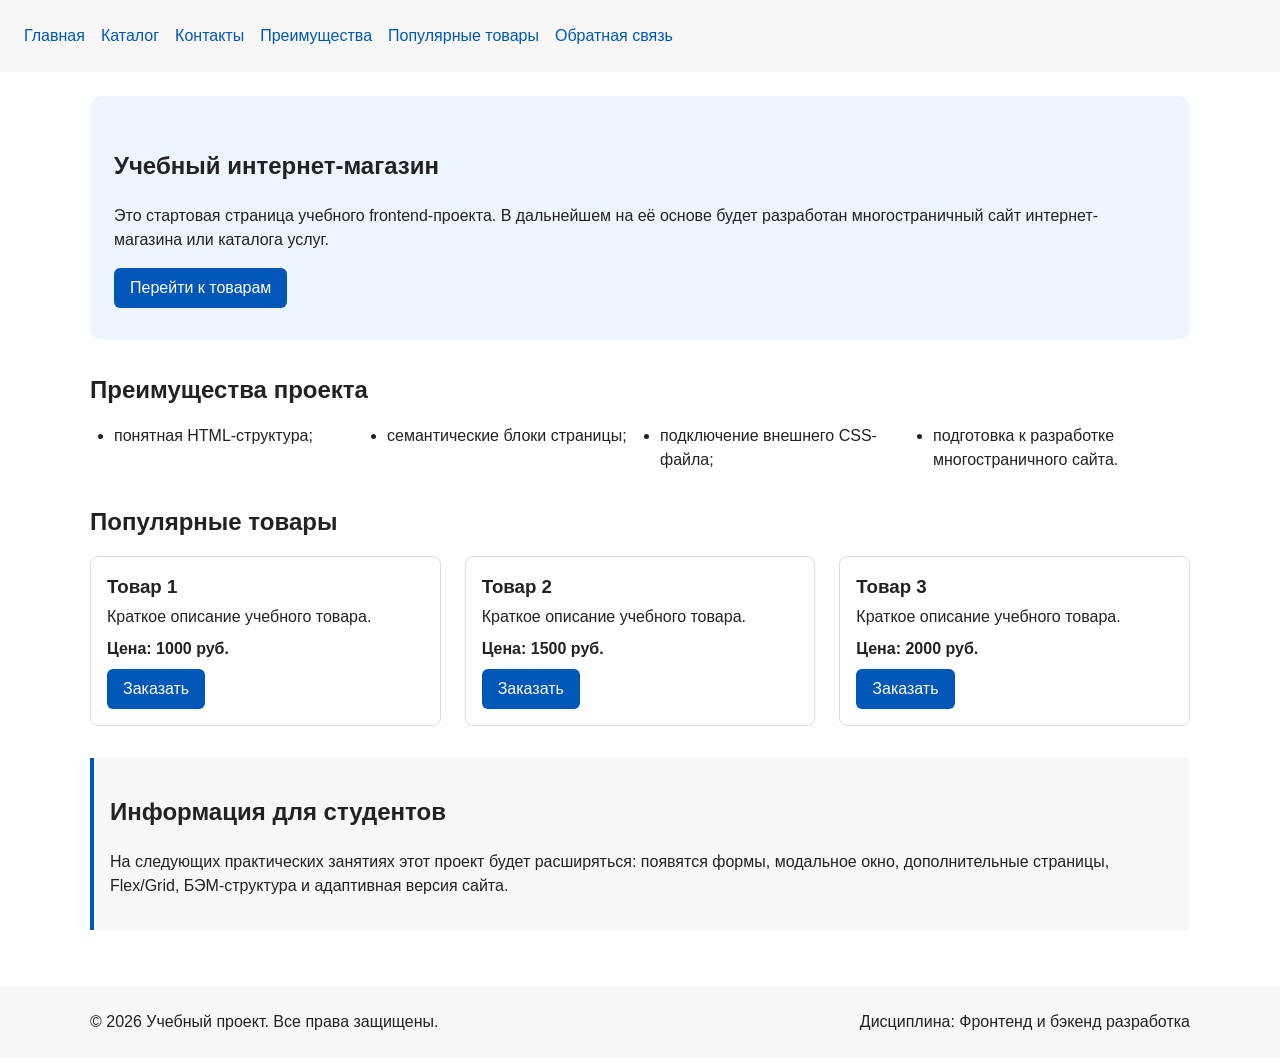
==== index.html @ a6f38e94 "feat: add multi-page structure navigation and anchors" ====
<!DOCTYPE html>
<html lang="ru">
<head>
  <meta charset="UTF-8">
  <meta name="viewport" content="width=device-width, initial-scale=1.0">
  <title>Учебный интернет-магазин</title>
  <link rel="stylesheet" href="css/style.css">
  <script src="js/main.js" defer></script>
</head>
<body>
<header>
  <nav class="site-nav" aria-label="Основная навигация">
  <ul class="site-nav__list">
    <li><a href="index.html">Главная</a></li>
    <li><a href="catalog.html">Каталог</a></li>
    <li><a href="contacts.html">Контакты</a></li>
    <li><a href="index.html#advantages">Преимущества</a></li>
    <li><a href="index.html#popular">Популярные товары</a></li>
    <li><a href="index.html#contacts">Обратная связь</a></li>
  </ul>
  </nav>
</header>

<main>
  <section class="hero">
    <h1>Учебный интернет-магазин</h1>
    <p>
      Это стартовая страница учебного frontend-проекта.
      В дальнейшем на её основе будет разработан многостраничный сайт
      интернет-магазина или каталога услуг.
    </p>
    <a class="button" href="#popular">Перейти к товарам</a>
  </section>

  <section class="section" id="advantages">
    <h2>Преимущества проекта</h2>
    <ul class="advantages-list">
      <li>понятная HTML-структура;</li>
      <li>семантические блоки страницы;</li>
      <li>подключение внешнего CSS-файла;</li>
      <li>подготовка к разработке многостраничного сайта.</li>
    </ul>
  </section>

  <section class="section" id="popular">
    <h2>Популярные товары</h2>

    <!-- Обертка сетки товаров CSS Grid -->
    <div class="products-grid">
      <article class="product-card">
        <h3>Товар 1</h3>
        <p>Краткое описание учебного товара.</p>
        <p class="product-card__price">Цена: 1000 руб.</p>
        <button class="button product-card__button" type="button" data-product="Товар 1">
          Заказать
        </button>
      </article>

      <article class="product-card">
        <h3>Товар 2</h3>
        <p>Краткое описание учебного товара.</p>
        <p class="product-card__price">Цена: 1500 руб.</p>
        <button class="button product-card__button" type="button" data-product="Товар 2">
          Заказать
        </button>
      </article>

      <article class="product-card">
        <h3>Товар 3</h3>
        <p>Краткое описание учебного товара.</p>
        <p class="product-card__price">Цена: 2000 руб.</p>
        <button class="button product-card__button" type="button" data-product="Товар 3">
          Заказать
        </button>
      </article>
    </div>
  </section>

  <aside class="aside-info">
    <h2>Информация для студентов</h2>
    <p>
      На следующих практических занятиях этот проект будет расширяться:
      появятся формы, модальное окно, дополнительные страницы, Flex/Grid,
      БЭМ-структура и адаптивная версия сайта.
    </p>
  </aside>
</main>

<footer id="contacts">
  <div class="footer-content">
    <p>&copy; 2026 Учебный проект. Все права защищены.</p>
    <p>Дисциплина: Фронтенд и бэкенд разработка</p>
  </div>
</footer>

<dialog class="order-dialog" id="order-dialog" aria-labelledby="order-dialog-title">
  <h2 id="order-dialog-title">Оформление заявки</h2>

  <form class="order-form" id="order-form" action="#" method="post" novalidate>
    <input id="selected-product" name="selected-product" type="hidden">

    <div class="form-field">
      <label for="order-name">Имя</label>
      <input
        id="order-name"
        name="name"
        type="text"
        placeholder="Введите ваше имя"
        minlength="2"
        autocomplete="given-name"
        required
      >
    </div>

    <div class="form-field">
      <label for="order-email">E-mail</label>
      <input
        id="order-email"
        name="email"
        type="email"
        placeholder="example@mail.ru"
        autocomplete="email"
        required
      >
    </div>

    <div class="form-field">
      <label for="order-phone">Телефон</label>
      <input
        id="order-phone"
        name="phone"
        type="tel"
        inputmode="tel"
        placeholder="+7 (900) 000-00-00"
        pattern="^\+7 \(\d{3}\) \d{3}-\d{2}-\d{2}$"
        required
      >
      <small>Формат: +7 (900) 000-00-00</small>
    </div>

    <div class="form-field">
      <label for="order-date">Дата связи</label>
      <input
        id="order-date"
        name="date"
        type="date"
      >
    </div>

    <div class="form-field">
      <label for="order-topic">Тема заявки</label>
      <select id="order-topic" name="topic" required>
        <option value="">Выберите тему</option>
        <option value="product">Заказ товара</option>
        <option value="consultation">Консультация</option>
        <option value="delivery">Доставка</option>
      </select>
    </div>

    <div class="form-field">
      <label for="order-comment">Комментарий</label>
      <textarea
        id="order-comment"
        name="comment"
        rows="4"
        placeholder="Укажите дополнительную информацию"
      ></textarea>
    </div>

    <div class="form-field form-field--checkbox">
      <label>
        <input
          id="order-agreement"
          name="agreement"
          type="checkbox"
          required
        >
        Я согласен на обработку данных
      </label>
    </div>

    <div class="form-actions">
      <button type="button" class="button button--secondary" id="close-order-dialog">Закрыть</button>
      <button type="submit" class="button">Отправить заявку</button>
    </div>
  </form>
</dialog>

<p class="success-message" id="success-message" hidden>
  Форма успешно отправлена!
</p>
</body>
</html>
---- css/style.css ----
/* ===============================
   1. Переменные проекта
   =============================== */
:root {
  /* Основные цвета проекта */
  --color-bg: #ffffff;
  --color-text: #222222;
  --color-muted: #666666;
  --color-primary: #0057b8;
  --color-primary-dark: #003f86;
  --color-border: #dddddd;
  --color-surface: #f7f7f7;
  --color-surface-accent: #eef5ff;
  --color-danger: #b00020;
  --color-success: #168a2f;
  --color-success-bg: #eefaf0;
  --color-white: #ffffff;

  /* Отступы */
  --space-xs: 4px;
  --space-sm: 8px;
  --space-md: 16px;
  --space-lg: 24px;
  --space-xl: 32px;

  /* Скругления */
  --radius-sm: 6px;
  --radius-md: 8px;
  --radius-lg: 12px;

  /* Размеры */
  --container-width: 1100px;
}

/* ===============================
   2. Базовые стили
   =============================== */
* {
  box-sizing: border-box;
}

body {
  margin: 0;
  font-family: Arial, sans-serif;
  line-height: 1.5;
  color: var(--color-text);
  background-color: var(--color-bg);
}

header,
main,
footer {
  padding: var(--space-lg);
}

header{
  position: sticky;
  top: 0;
  z-index: 1000;
  background-color: rgba(247, 247, 247);
}
footer {
  background-color: var(--color-surface);
}

/* ===============================
   3. Общие элементы интерфейса
   =============================== */
a {
  color: var(--color-primary);
}

a:hover {
  color: var(--color-primary-dark);
}

a:focus-visible {
  outline: 2px solid var(--color-primary);
  outline-offset: 3px;
}

.button {
  display: inline-block;
  padding: var(--space-sm) var(--space-md);
  color: var(--color-white);
  background-color: var(--color-primary);
  text-decoration: none;
  border: none;
  border-radius: var(--radius-sm);
  cursor: pointer;
  font: inherit;
  text-align: center;
}

.button:hover {
  background-color: var(--color-primary-dark);
}

.button:focus-visible {
  outline: 2px solid var(--color-primary);
  outline-offset: 3px;
}

.button:disabled {
  opacity: 0.6;
  cursor: not-allowed;
}

.button--secondary {
  background-color: transparent;
  color: var(--color-text);
  border: 1px solid var(--color-border);
}

.button--secondary:hover {
  background-color: var(--color-border);
  color: var(--color-text);
}

/* ===============================
   4. Компоненты страницы (Flexbox & Grid)
   =============================== */

/* --- FLEXBOX: Шапка страницы --- */
.site-header {
  max-width: var(--container-width);
  margin: 0 auto;
  display: flex;
  justify-content: space-between;
  align-items: center;
  flex-wrap: wrap;
  gap: var(--space-md);
}

.site-logo {
  font-weight: bold;
  font-size: 1.25rem;
  text-decoration: none;
  color: var(--color-text);
}

/* --- FLEXBOX: Навигационное меню --- */
.site-nav__list {
  display: flex;
  align-items: center;
  gap: var(--space-md);
  padding: 0;
  margin: 0;
  list-style: none;
  flex-wrap: wrap;
}

.site-nav__list a {
  color: var(--color-primary);
  text-decoration: none;
  font-weight: 500;
}

.site-nav__list a:hover {
  text-decoration: underline;
}

/* --- Hero блок --- */
.hero {
  max-width: var(--container-width);
  margin: 0 auto var(--space-xl);
  padding: var(--space-xl) var(--space-lg);
  background-color: var(--color-surface-accent);
  border-radius: var(--radius-lg);
}

.section {
  max-width: var(--container-width);
  margin: 0 auto var(--space-xl);
}

.section h2 {
  margin-top: 0;
  margin-bottom: var(--space-md);
}

/* --- GRID: Сетка списка преимуществ --- */
.advantages-list {
  display: grid;
  grid-template-columns: repeat(auto-fit, minmax(220px, 1fr));
  gap: var(--space-md);
  padding-left: var(--space-lg);
  margin: 0;
}

/* --- GRID: Сетка товаров --- */
.products-grid {
  display: grid;
  grid-template-columns: repeat(auto-fit, minmax(280px, 1fr));
  gap: var(--space-lg);
}

/* --- FLEXBOX: Карточка товара --- */
.product-card {
  display: flex;
  flex-direction: column;
  padding: var(--space-md);
  border: 1px solid var(--color-border);
  border-radius: var(--radius-md);
  background-color: var(--color-bg);
  transition: border-color 0.2s ease, box-shadow 0.2s ease;
}

.product-card:hover {
  border-color: var(--color-primary);
  box-shadow: 0 4px 12px rgba(0, 0, 0, 0.05);
}

.product-card h3 {
  margin-top: 0;
  margin-bottom: var(--space-xs);
}

.product-card p {
  margin-top: 0;
  margin-bottom: var(--space-sm);
}

.product-card__price {
  font-weight: bold;
  color: var(--color-text);
}

/* Прижимаем кнопку к низу карточки с помощью margin-top: auto */
.product-card__button {
  margin-top: auto;
  align-self: flex-start;
}

.aside-info {
  max-width: var(--container-width);
  margin: 0 auto var(--space-xl);
  padding: var(--space-md);
  border-left: 4px solid var(--color-primary);
  background-color: var(--color-surface);
}

/* --- FLEXBOX: Подвал страницы --- */
.footer-content {
  max-width: var(--container-width);
  margin: 0 auto;
  display: flex;
  justify-content: space-between;
  align-items: center;
  flex-wrap: wrap;
  gap: var(--space-sm);
}

.footer-content p {
  margin: 0;
}

/* ===============================
   5. Форма и модальное окно (Flexbox)
   =============================== */
.order-dialog {
  width: min(100% - 32px, 560px);
  padding: var(--space-lg);
  border: none;
  border-radius: var(--radius-lg);
}

.order-dialog::backdrop {
  background-color: rgba(0, 0, 0, 0.5);
}

.form-field {
  margin-bottom: var(--space-md);
}

.form-field label {
  display: block;
  margin-bottom: var(--space-xs);
}

.form-field input,
.form-field select,
.form-field textarea {
  width: 100%;
  padding: 10px 12px;
  border: 1px solid var(--color-border);
  border-radius: var(--radius-sm);
  font: inherit;
}

.form-field input[type="checkbox"] {
  width: auto;
}

.form-field small {
  display: block;
  margin-top: var(--space-xs);
  color: var(--color-muted);
}

.form-field input:hover,
.form-field select:hover,
.form-field textarea:hover {
  border-color: var(--color-primary);
}

.form-field input:focus-visible,
.form-field select:focus-visible,
.form-field textarea:focus-visible,
.form-actions button:focus-visible {
  outline: 2px solid var(--color-primary);
  outline-offset: 3px;
}

[aria-invalid="true"] {
  border-color: var(--color-danger);
}

/* --- FLEXBOX: Кнопки формы --- */
.form-actions {
  display: flex;
  justify-content: flex-end;
  gap: var(--space-sm);
  margin-top: var(--space-lg);
}

.success-message {
  max-width: var(--container-width);
  margin: var(--space-lg) auto;
  padding: var(--space-md);
  border-left: 4px solid var(--color-success);
  background-color: var(--color-success-bg);
}

.breadcrumbs {
  max-width: var(--container-width);
  margin: 0 auto var(--space-md);
  font-size: 14px;
  color: var(--color-muted);
}

.breadcrumbs a {
  color: var(--color-primary);
}

.breadcrumbs span::before {
  content: " / ";
  color: var(--color-muted);
}

html {
  scroll-behavior: smooth;
}

:target {
  outline: 2px dashed var(--color-primary);
  outline-offset: 4px;
}
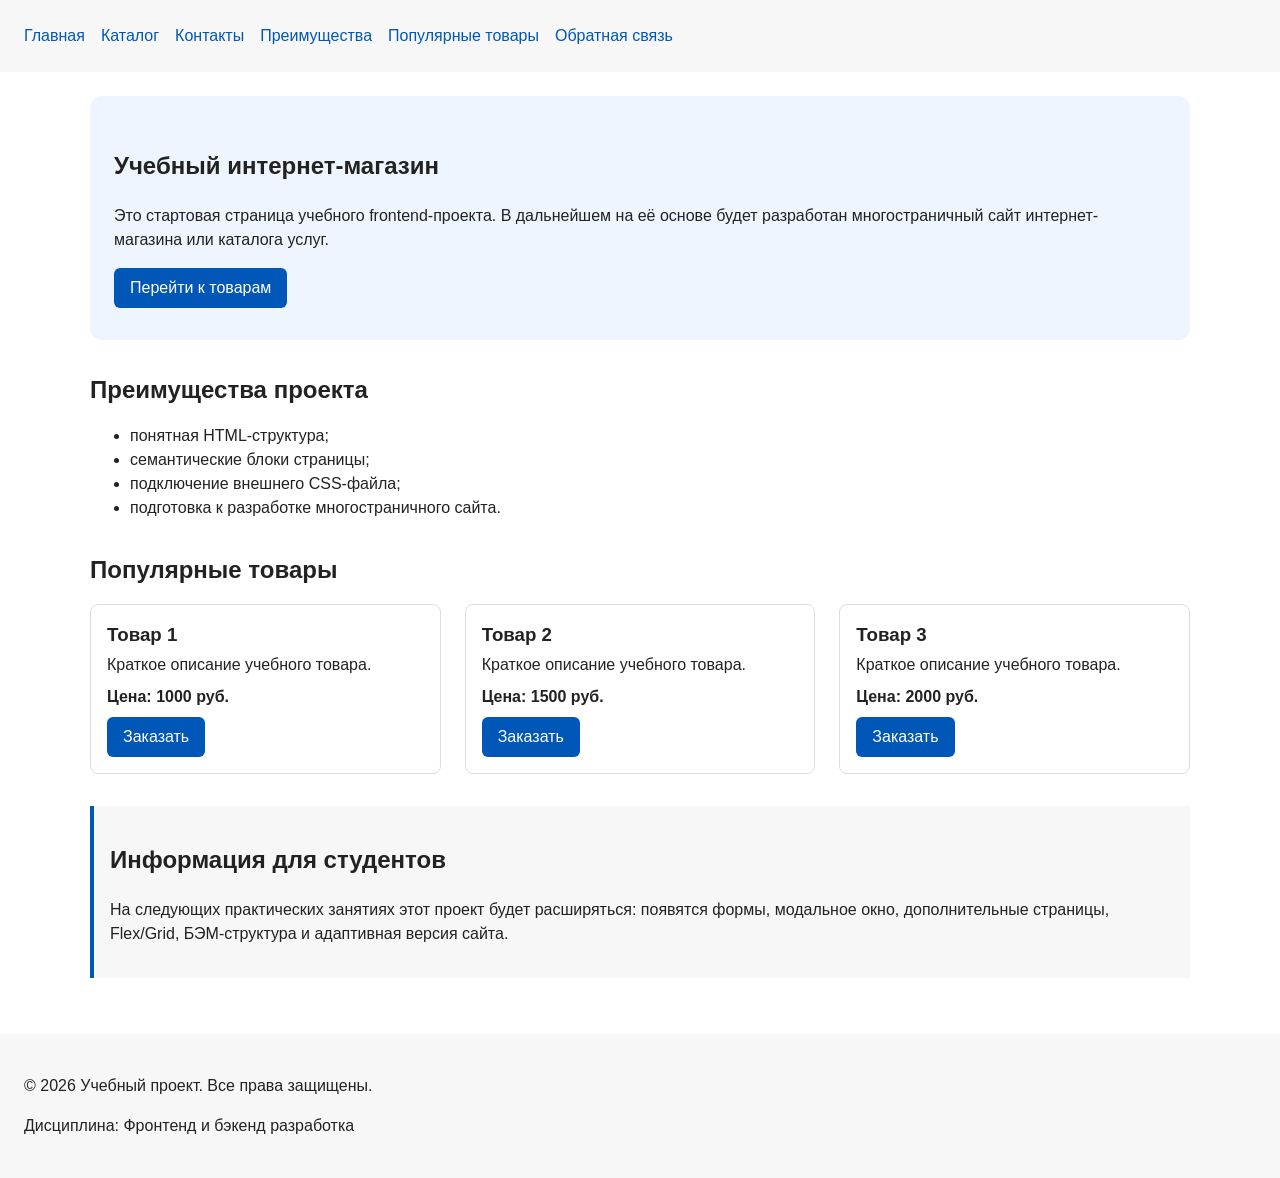
==== commit 2cc75889: "добавлены БЭМ" ====
--- a/index.html
+++ b/index.html
@@ -3,72 +3,72 @@
 <head>
   <meta charset="UTF-8">
   <meta name="viewport" content="width=device-width, initial-scale=1.0">
+  <meta name="description" content="Главная страница учебного интернет-магазина.">
   <title>Учебный интернет-магазин</title>
   <link rel="stylesheet" href="css/style.css">
   <script src="js/main.js" defer></script>
 </head>
-<body>
-<header>
-  <nav class="site-nav" aria-label="Основная навигация">
-  <ul class="site-nav__list">
-    <li><a href="index.html">Главная</a></li>
-    <li><a href="catalog.html">Каталог</a></li>
-    <li><a href="contacts.html">Контакты</a></li>
-    <li><a href="index.html#advantages">Преимущества</a></li>
-    <li><a href="index.html#popular">Популярные товары</a></li>
-    <li><a href="index.html#contacts">Обратная связь</a></li>
-  </ul>
+<body class="page">
+<header class="header">
+  <nav class="site-nav header__nav" aria-label="Основная навигация">
+    <ul class="site-nav__list">
+      <li class="site-nav__item"><a class="site-nav__link" href="index.html">Главная</a></li>
+      <li class="site-nav__item"><a class="site-nav__link" href="catalog.html">Каталог</a></li>
+      <li class="site-nav__item"><a class="site-nav__link" href="contacts.html">Контакты</a></li>
+      <li class="site-nav__item"><a class="site-nav__link" href="index.html#advantages">Преимущества</a></li>
+      <li class="site-nav__item"><a class="site-nav__link" href="index.html#popular">Популярные товары</a></li>
+      <li class="site-nav__item"><a class="site-nav__link" href="index.html#contacts">Обратная связь</a></li>
+    </ul>
   </nav>
 </header>
 
-<main>
+<main class="main-content">
   <section class="hero">
-    <h1>Учебный интернет-магазин</h1>
-    <p>
+    <h1 class="hero__title">Учебный интернет-магазин</h1>
+    <p class="hero__text">
       Это стартовая страница учебного frontend-проекта.
       В дальнейшем на её основе будет разработан многостраничный сайт
       интернет-магазина или каталога услуг.
     </p>
-    <a class="button" href="#popular">Перейти к товарам</a>
+    <a class="button hero__button" href="#popular">Перейти к товарам</a>
   </section>
 
-  <section class="section" id="advantages">
-    <h2>Преимущества проекта</h2>
-    <ul class="advantages-list">
-      <li>понятная HTML-структура;</li>
-      <li>семантические блоки страницы;</li>
-      <li>подключение внешнего CSS-файла;</li>
-      <li>подготовка к разработке многостраничного сайта.</li>
+  <section class="section advantages" id="advantages">
+    <h2 class="section__title advantages__title">Преимущества проекта</h2>
+    <ul class="advantages__list">
+      <li class="advantages__item">понятная HTML-структура;</li>
+      <li class="advantages__item">семантические блоки страницы;</li>
+      <li class="advantages__item">подключение внешнего CSS-файла;</li>
+      <li class="advantages__item">подготовка к разработке многостраничного сайта.</li>
     </ul>
   </section>
 
-  <section class="section" id="popular">
-    <h2>Популярные товары</h2>
+  <section class="section catalog-preview" id="popular">
+    <h2 class="section__title catalog-preview__title">Популярные товары</h2>
 
-    <!-- Обертка сетки товаров CSS Grid -->
-    <div class="products-grid">
-      <article class="product-card">
-        <h3>Товар 1</h3>
-        <p>Краткое описание учебного товара.</p>
-        <p class="product-card__price">Цена: 1000 руб.</p>
+    <div class="products-grid catalog-preview__grid">
+      <article class="product-card catalog-preview__card">
+        <h3 class="product-card__title">Товар 1</h3>
+        <p class="product-card__description">Краткое описание учебного товара.</p>
+        <p class="product-card__price">Цена: <span class="product-card__price-value">1000 руб.</span></p>
         <button class="button product-card__button" type="button" data-product="Товар 1">
           Заказать
         </button>
       </article>
 
-      <article class="product-card">
-        <h3>Товар 2</h3>
-        <p>Краткое описание учебного товара.</p>
-        <p class="product-card__price">Цена: 1500 руб.</p>
+      <article class="product-card catalog-preview__card">
+        <h3 class="product-card__title">Товар 2</h3>
+        <p class="product-card__description">Краткое описание учебного товара.</p>
+        <p class="product-card__price">Цена: <span class="product-card__price-value">1500 руб.</span></p>
         <button class="button product-card__button" type="button" data-product="Товар 2">
           Заказать
         </button>
       </article>
 
-      <article class="product-card">
-        <h3>Товар 3</h3>
-        <p>Краткое описание учебного товара.</p>
-        <p class="product-card__price">Цена: 2000 руб.</p>
+      <article class="product-card catalog-preview__card">
+        <h3 class="product-card__title">Товар 3</h3>
+        <p class="product-card__description">Краткое описание учебного товара.</p>
+        <p class="product-card__price">Цена: <span class="product-card__price-value">2000 руб.</span></p>
         <button class="button product-card__button" type="button" data-product="Товар 3">
           Заказать
         </button>
@@ -77,8 +77,8 @@
   </section>
 
   <aside class="aside-info">
-    <h2>Информация для студентов</h2>
-    <p>
+    <h2 class="aside-info__title">Информация для студентов</h2>
+    <p class="aside-info__text">
       На следующих практических занятиях этот проект будет расширяться:
       появятся формы, модальное окно, дополнительные страницы, Flex/Grid,
       БЭМ-структура и адаптивная версия сайта.
@@ -86,22 +86,23 @@
   </aside>
 </main>
 
-<footer id="contacts">
-  <div class="footer-content">
-    <p>&copy; 2026 Учебный проект. Все права защищены.</p>
-    <p>Дисциплина: Фронтенд и бэкенд разработка</p>
+<footer class="footer" id="contacts">
+  <div class="footer__content">
+    <p class="footer__text">&copy; 2026 Учебный проект. Все права защищены.</p>
+    <p class="footer__text">Дисциплина: Фронтенд и бэкенд разработка</p>
   </div>
 </footer>
 
 <dialog class="order-dialog" id="order-dialog" aria-labelledby="order-dialog-title">
-  <h2 id="order-dialog-title">Оформление заявки</h2>
+  <h2 class="order-dialog__title" id="order-dialog-title">Оформление заявки</h2>
 
-  <form class="order-form" id="order-form" action="#" method="post" novalidate>
+  <form class="order-form order-dialog__form" id="order-form" action="#" method="post" novalidate>
     <input id="selected-product" name="selected-product" type="hidden">
 
-    <div class="form-field">
-      <label for="order-name">Имя</label>
+    <div class="order-form__field">
+      <label class="order-form__label" for="order-name">Имя</label>
       <input
+        class="order-form__input"
         id="order-name"
         name="name"
         type="text"
@@ -112,9 +113,10 @@
       >
     </div>
 
-    <div class="form-field">
-      <label for="order-email">E-mail</label>
+    <div class="order-form__field">
+      <label class="order-form__label" for="order-email">E-mail</label>
       <input
+        class="order-form__input"
         id="order-email"
         name="email"
         type="email"
@@ -124,9 +126,10 @@
       >
     </div>
 
-    <div class="form-field">
-      <label for="order-phone">Телефон</label>
+    <div class="order-form__field">
+      <label class="order-form__label" for="order-phone">Телефон</label>
       <input
+        class="order-form__input"
         id="order-phone"
         name="phone"
         type="tel"
@@ -135,21 +138,22 @@
         pattern="^\+7 \(\d{3}\) \d{3}-\d{2}-\d{2}$"
         required
       >
-      <small>Формат: +7 (900) 000-00-00</small>
+      <small class="order-form__hint">Формат: +7 (900) 000-00-00</small>
     </div>
 
-    <div class="form-field">
-      <label for="order-date">Дата связи</label>
+    <div class="order-form__field">
+      <label class="order-form__label" for="order-date">Дата связи</label>
       <input
+        class="order-form__input"
         id="order-date"
         name="date"
         type="date"
       >
     </div>
 
-    <div class="form-field">
-      <label for="order-topic">Тема заявки</label>
-      <select id="order-topic" name="topic" required>
+    <div class="order-form__field">
+      <label class="order-form__label" for="order-topic">Тема заявки</label>
+      <select class="order-form__select" id="order-topic" name="topic" required>
         <option value="">Выберите тему</option>
         <option value="product">Заказ товара</option>
         <option value="consultation">Консультация</option>
@@ -157,9 +161,10 @@
       </select>
     </div>
 
-    <div class="form-field">
-      <label for="order-comment">Комментарий</label>
+    <div class="order-form__field">
+      <label class="order-form__label" for="order-comment">Комментарий</label>
       <textarea
+        class="order-form__textarea"
         id="order-comment"
         name="comment"
         rows="4"
@@ -167,9 +172,10 @@
       ></textarea>
     </div>
 
-    <div class="form-field form-field--checkbox">
-      <label>
+    <div class="order-form__field order-form__field--checkbox">
+      <label class="order-form__checkbox-label">
         <input
+          class="order-form__checkbox"
           id="order-agreement"
           name="agreement"
           type="checkbox"
@@ -179,9 +185,9 @@
       </label>
     </div>
 
-    <div class="form-actions">
-      <button type="button" class="button button--secondary" id="close-order-dialog">Закрыть</button>
-      <button type="submit" class="button">Отправить заявку</button>
+    <div class="order-form__actions">
+      <button type="button" class="button button--secondary order-form__button" id="close-order-dialog">Закрыть</button>
+      <button type="submit" class="button order-form__button">Отправить заявку</button>
     </div>
   </form>
 </dialog>
--- a/css/style.css
+++ b/css/style.css
@@ -45,6 +45,9 @@
   line-height: 1.5;
   color: var(--color-text);
   background-color: var(--color-bg);
+  display: flex;
+  flex-direction: column;
+  min-height: 100vh;
 }
 
 header,
@@ -58,6 +61,9 @@
   top: 0;
   z-index: 1000;
   background-color: rgba(247, 247, 247);
+}
+main {
+  flex: 1;
 }
 footer {
   background-color: var(--color-surface);
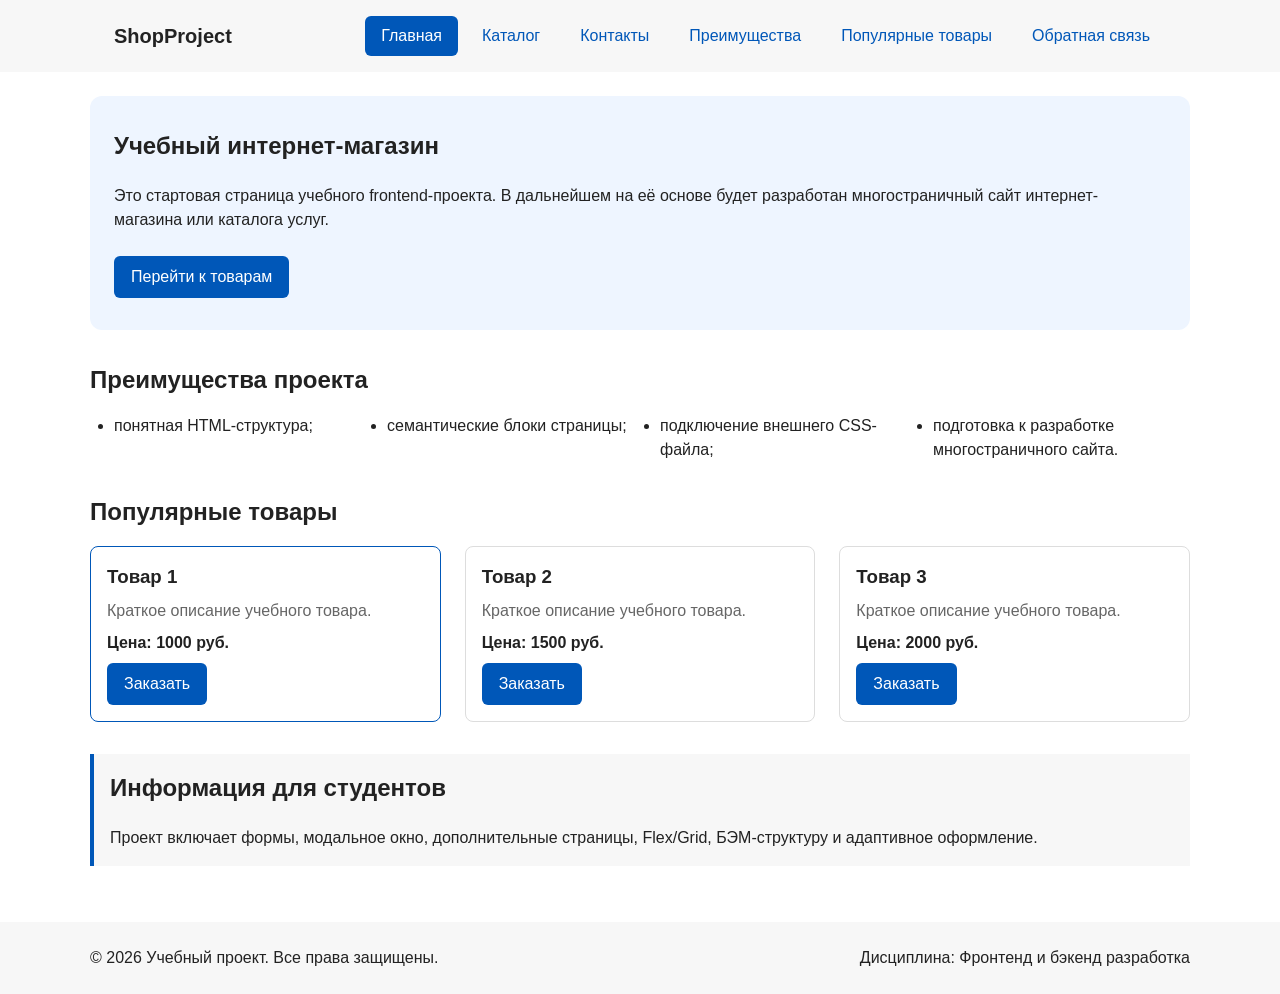
==== commit 2d3f7768: "refactor: apply BEM naming to CSS classes" ====
--- a/index.html
+++ b/index.html
@@ -8,18 +8,21 @@
   <link rel="stylesheet" href="css/style.css">
   <script src="js/main.js" defer></script>
 </head>
-<body class="page">
-<header class="header">
-  <nav class="site-nav header__nav" aria-label="Основная навигация">
-    <ul class="site-nav__list">
-      <li class="site-nav__item"><a class="site-nav__link" href="index.html">Главная</a></li>
-      <li class="site-nav__item"><a class="site-nav__link" href="catalog.html">Каталог</a></li>
-      <li class="site-nav__item"><a class="site-nav__link" href="contacts.html">Контакты</a></li>
-      <li class="site-nav__item"><a class="site-nav__link" href="index.html#advantages">Преимущества</a></li>
-      <li class="site-nav__item"><a class="site-nav__link" href="index.html#popular">Популярные товары</a></li>
-      <li class="site-nav__item"><a class="site-nav__link" href="index.html#contacts">Обратная связь</a></li>
-    </ul>
-  </nav>
+<body>
+<header class="site-header">
+  <div class="site-header__inner">
+    <a class="site-header__logo" href="index.html">ShopProject</a>
+    <nav class="site-nav" aria-label="Основная навигация">
+      <ul class="site-nav__list">
+        <li class="site-nav__item"><a class="site-nav__link site-nav__link--active" href="index.html" aria-current="page">Главная</a></li>
+        <li class="site-nav__item"><a class="site-nav__link" href="catalog.html">Каталог</a></li>
+        <li class="site-nav__item"><a class="site-nav__link" href="contacts.html">Контакты</a></li>
+        <li class="site-nav__item"><a class="site-nav__link" href="index.html#advantages">Преимущества</a></li>
+        <li class="site-nav__item"><a class="site-nav__link" href="index.html#popular">Популярные товары</a></li>
+        <li class="site-nav__item"><a class="site-nav__link" href="index.html#contacts">Обратная связь</a></li>
+      </ul>
+    </nav>
+  </div>
 </header>
 
 <main class="main-content">
@@ -30,7 +33,7 @@
       В дальнейшем на её основе будет разработан многостраничный сайт
       интернет-магазина или каталога услуг.
     </p>
-    <a class="button hero__button" href="#popular">Перейти к товарам</a>
+    <a class="button button--primary hero__button" href="#popular">Перейти к товарам</a>
   </section>
 
   <section class="section advantages" id="advantages">
@@ -47,11 +50,11 @@
     <h2 class="section__title catalog-preview__title">Популярные товары</h2>
 
     <div class="products-grid catalog-preview__grid">
-      <article class="product-card catalog-preview__card">
+      <article class="product-card product-card--featured catalog-preview__card">
         <h3 class="product-card__title">Товар 1</h3>
         <p class="product-card__description">Краткое описание учебного товара.</p>
         <p class="product-card__price">Цена: <span class="product-card__price-value">1000 руб.</span></p>
-        <button class="button product-card__button" type="button" data-product="Товар 1">
+        <button class="button button--primary product-card__button" type="button" data-product="Товар 1">
           Заказать
         </button>
       </article>
@@ -60,7 +63,7 @@
         <h3 class="product-card__title">Товар 2</h3>
         <p class="product-card__description">Краткое описание учебного товара.</p>
         <p class="product-card__price">Цена: <span class="product-card__price-value">1500 руб.</span></p>
-        <button class="button product-card__button" type="button" data-product="Товар 2">
+        <button class="button button--primary product-card__button" type="button" data-product="Товар 2">
           Заказать
         </button>
       </article>
@@ -69,7 +72,7 @@
         <h3 class="product-card__title">Товар 3</h3>
         <p class="product-card__description">Краткое описание учебного товара.</p>
         <p class="product-card__price">Цена: <span class="product-card__price-value">2000 руб.</span></p>
-        <button class="button product-card__button" type="button" data-product="Товар 3">
+        <button class="button button--primary product-card__button" type="button" data-product="Товар 3">
           Заказать
         </button>
       </article>
@@ -79,17 +82,16 @@
   <aside class="aside-info">
     <h2 class="aside-info__title">Информация для студентов</h2>
     <p class="aside-info__text">
-      На следующих практических занятиях этот проект будет расширяться:
-      появятся формы, модальное окно, дополнительные страницы, Flex/Grid,
-      БЭМ-структура и адаптивная версия сайта.
+      Проект включает формы, модальное окно, дополнительные страницы,
+      Flex/Grid, БЭМ-структуру и адаптивное оформление.
     </p>
   </aside>
 </main>
 
-<footer class="footer" id="contacts">
-  <div class="footer__content">
-    <p class="footer__text">&copy; 2026 Учебный проект. Все права защищены.</p>
-    <p class="footer__text">Дисциплина: Фронтенд и бэкенд разработка</p>
+<footer class="site-footer" id="contacts">
+  <div class="site-footer__content">
+    <p class="site-footer__text">&copy; 2026 Учебный проект. Все права защищены.</p>
+    <p class="site-footer__text">Дисциплина: Фронтенд и бэкенд разработка</p>
   </div>
 </footer>
 
@@ -187,7 +189,7 @@
 
     <div class="order-form__actions">
       <button type="button" class="button button--secondary order-form__button" id="close-order-dialog">Закрыть</button>
-      <button type="submit" class="button order-form__button">Отправить заявку</button>
+      <button type="submit" class="button button--primary order-form__button">Отправить заявку</button>
     </div>
   </form>
 </dialog>
--- a/css/style.css
+++ b/css/style.css
@@ -2,7 +2,6 @@
    1. Переменные проекта
    =============================== */
 :root {
-  /* Основные цвета проекта */
   --color-bg: #ffffff;
   --color-text: #222222;
   --color-muted: #666666;
@@ -16,19 +15,16 @@
   --color-success-bg: #eefaf0;
   --color-white: #ffffff;
 
-  /* Отступы */
   --space-xs: 4px;
   --space-sm: 8px;
   --space-md: 16px;
   --space-lg: 24px;
   --space-xl: 32px;
 
-  /* Скругления */
   --radius-sm: 6px;
   --radius-md: 8px;
   --radius-lg: 12px;
 
-  /* Размеры */
   --container-width: 1100px;
 }
 
@@ -39,154 +35,192 @@
   box-sizing: border-box;
 }
 
+html {
+  scroll-behavior: smooth;
+}
+
 body {
+  display: flex;
+  flex-direction: column;
+  min-height: 100vh;
   margin: 0;
+  color: var(--color-text);
+  background-color: var(--color-bg);
   font-family: Arial, sans-serif;
   line-height: 1.5;
-  color: var(--color-text);
-  background-color: var(--color-bg);
-  display: flex;
-  flex-direction: column;
-  min-height: 100vh;
-}
-
-header,
-main,
-footer {
+}
+
+a {
+  color: var(--color-primary);
+}
+
+a:hover {
+  color: var(--color-primary-dark);
+}
+
+a:focus-visible {
+  outline: 2px solid var(--color-primary);
+  outline-offset: 3px;
+}
+
+.main-content {
+  flex: 1;
+  width: 100%;
   padding: var(--space-lg);
 }
 
-header{
+.button {
+  display: inline-block;
+  padding: var(--space-sm) var(--space-md);
+  border: 1px solid transparent;
+  border-radius: var(--radius-sm);
+  font: inherit;
+  text-align: center;
+  text-decoration: none;
+  cursor: pointer;
+}
+
+.button--primary {
+  color: var(--color-white);
+  background-color: var(--color-primary);
+}
+
+.button--primary:hover {
+  color: var(--color-white);
+  background-color: var(--color-primary-dark);
+}
+
+.button--secondary {
+  color: var(--color-primary);
+  background-color: transparent;
+  border-color: var(--color-primary);
+}
+
+.button--secondary:hover {
+  color: var(--color-white);
+  background-color: var(--color-primary);
+}
+
+.button:focus-visible {
+  outline: 2px solid var(--color-primary);
+  outline-offset: 3px;
+}
+
+.button:disabled,
+.button--disabled {
+  opacity: 0.6;
+  cursor: not-allowed;
+}
+
+/* ===============================
+   3. Шапка, навигация и подвал
+   =============================== */
+.site-header {
   position: sticky;
   top: 0;
   z-index: 1000;
-  background-color: rgba(247, 247, 247);
-}
-main {
-  flex: 1;
-}
-footer {
   background-color: var(--color-surface);
 }
 
-/* ===============================
-   3. Общие элементы интерфейса
-   =============================== */
-a {
-  color: var(--color-primary);
-}
-
-a:hover {
-  color: var(--color-primary-dark);
-}
-
-a:focus-visible {
-  outline: 2px solid var(--color-primary);
-  outline-offset: 3px;
-}
-
-.button {
-  display: inline-block;
-  padding: var(--space-sm) var(--space-md);
-  color: var(--color-white);
-  background-color: var(--color-primary);
-  text-decoration: none;
-  border: none;
-  border-radius: var(--radius-sm);
-  cursor: pointer;
-  font: inherit;
-  text-align: center;
-}
-
-.button:hover {
-  background-color: var(--color-primary-dark);
-}
-
-.button:focus-visible {
-  outline: 2px solid var(--color-primary);
-  outline-offset: 3px;
-}
-
-.button:disabled {
-  opacity: 0.6;
-  cursor: not-allowed;
-}
-
-.button--secondary {
-  background-color: transparent;
-  color: var(--color-text);
-  border: 1px solid var(--color-border);
-}
-
-.button--secondary:hover {
-  background-color: var(--color-border);
-  color: var(--color-text);
-}
-
-/* ===============================
-   4. Компоненты страницы (Flexbox & Grid)
-   =============================== */
-
-/* --- FLEXBOX: Шапка страницы --- */
-.site-header {
+.site-header__inner {
+  display: flex;
+  align-items: center;
+  justify-content: space-between;
+  flex-wrap: wrap;
+  gap: var(--space-md);
   max-width: var(--container-width);
   margin: 0 auto;
-  display: flex;
-  justify-content: space-between;
+  padding: var(--space-md) var(--space-lg);
+}
+
+.site-header__logo {
+  color: var(--color-text);
+  font-size: 1.25rem;
+  font-weight: 700;
+  text-decoration: none;
+}
+
+.site-nav__list {
+  display: flex;
+  flex-wrap: wrap;
   align-items: center;
-  flex-wrap: wrap;
-  gap: var(--space-md);
-}
-
-.site-logo {
-  font-weight: bold;
-  font-size: 1.25rem;
-  text-decoration: none;
-  color: var(--color-text);
-}
-
-/* --- FLEXBOX: Навигационное меню --- */
-.site-nav__list {
-  display: flex;
-  align-items: center;
-  gap: var(--space-md);
+  justify-content: center;
+  gap: var(--space-sm);
   padding: 0;
   margin: 0;
   list-style: none;
-  flex-wrap: wrap;
-}
-
-.site-nav__list a {
+}
+
+.site-nav__link {
+  display: inline-block;
+  padding: var(--space-sm) var(--space-md);
+  border-radius: var(--radius-sm);
   color: var(--color-primary);
   text-decoration: none;
-  font-weight: 500;
-}
-
-.site-nav__list a:hover {
-  text-decoration: underline;
-}
-
-/* --- Hero блок --- */
+}
+
+.site-nav__link:hover,
+.site-nav__link--active {
+  color: var(--color-white);
+  background-color: var(--color-primary);
+}
+
+.site-footer {
+  padding: var(--space-lg);
+  background-color: var(--color-surface);
+}
+
+.site-footer__content {
+  display: flex;
+  align-items: center;
+  justify-content: space-between;
+  flex-wrap: wrap;
+  gap: var(--space-sm);
+  max-width: var(--container-width);
+  margin: 0 auto;
+}
+
+.site-footer__text {
+  margin: 0;
+}
+
+/* ===============================
+   4. Основное содержимое страниц
+   =============================== */
+.hero,
+.section,
+.aside-info,
+.breadcrumbs {
+  max-width: var(--container-width);
+  margin-right: auto;
+  margin-left: auto;
+}
+
 .hero {
-  max-width: var(--container-width);
-  margin: 0 auto var(--space-xl);
+  margin-bottom: var(--space-xl);
   padding: var(--space-xl) var(--space-lg);
+  border-radius: var(--radius-lg);
   background-color: var(--color-surface-accent);
-  border-radius: var(--radius-lg);
+}
+
+.hero__title {
+  margin-top: 0;
+}
+
+.hero__text {
+  margin-bottom: var(--space-lg);
 }
 
 .section {
-  max-width: var(--container-width);
-  margin: 0 auto var(--space-xl);
-}
-
-.section h2 {
+  margin-bottom: var(--space-xl);
+}
+
+.section__title {
   margin-top: 0;
   margin-bottom: var(--space-md);
 }
 
-/* --- GRID: Сетка списка преимуществ --- */
-.advantages-list {
+.advantages__list {
   display: grid;
   grid-template-columns: repeat(auto-fit, minmax(220px, 1fr));
   gap: var(--space-md);
@@ -194,17 +228,22 @@
   margin: 0;
 }
 
-/* --- GRID: Сетка товаров --- */
+.contact-info__list {
+  display: grid;
+  gap: var(--space-sm);
+  padding-left: var(--space-lg);
+}
+
 .products-grid {
   display: grid;
-  grid-template-columns: repeat(auto-fit, minmax(280px, 1fr));
+  grid-template-columns: repeat(auto-fit, minmax(240px, 1fr));
   gap: var(--space-lg);
 }
 
-/* --- FLEXBOX: Карточка товара --- */
 .product-card {
   display: flex;
   flex-direction: column;
+  gap: var(--space-sm);
   padding: var(--space-md);
   border: 1px solid var(--color-border);
   border-radius: var(--radius-md);
@@ -217,115 +256,177 @@
   box-shadow: 0 4px 12px rgba(0, 0, 0, 0.05);
 }
 
-.product-card h3 {
-  margin-top: 0;
-  margin-bottom: var(--space-xs);
-}
-
-.product-card p {
-  margin-top: 0;
-  margin-bottom: var(--space-sm);
-}
-
+.product-card--featured {
+  border-color: var(--color-primary);
+}
+
+.product-card--discount {
+  border-color: var(--color-danger);
+}
+
+.product-card__title,
+.product-card__description,
 .product-card__price {
-  font-weight: bold;
-  color: var(--color-text);
-}
-
-/* Прижимаем кнопку к низу карточки с помощью margin-top: auto */
+  margin: 0;
+}
+
+.product-card__description {
+  color: var(--color-muted);
+}
+
+.product-card__price {
+  font-weight: 700;
+}
+
+.product-card--discount .product-card__price {
+  color: var(--color-danger);
+}
+
 .product-card__button {
   margin-top: auto;
   align-self: flex-start;
 }
 
 .aside-info {
-  max-width: var(--container-width);
-  margin: 0 auto var(--space-xl);
+  margin-bottom: var(--space-xl);
   padding: var(--space-md);
   border-left: 4px solid var(--color-primary);
   background-color: var(--color-surface);
 }
 
-/* --- FLEXBOX: Подвал страницы --- */
-.footer-content {
-  max-width: var(--container-width);
-  margin: 0 auto;
-  display: flex;
-  justify-content: space-between;
-  align-items: center;
-  flex-wrap: wrap;
-  gap: var(--space-sm);
-}
-
-.footer-content p {
-  margin: 0;
+.aside-info__title {
+  margin-top: 0;
+}
+
+.aside-info__text {
+  margin-bottom: 0;
+}
+
+.breadcrumbs {
+  margin-bottom: var(--space-md);
+  color: var(--color-muted);
+  font-size: 14px;
+}
+
+.breadcrumbs__link {
+  color: var(--color-primary);
+}
+
+.breadcrumbs__current::before {
+  content: " / ";
+  color: var(--color-muted);
 }
 
 /* ===============================
-   5. Форма и модальное окно (Flexbox)
+   5. Форма и модальное окно
    =============================== */
 .order-dialog {
-  width: min(100% - 32px, 560px);
-  padding: var(--space-lg);
+  width: min(100% - 32px, 720px);
+  max-width: 720px;
+  max-height: calc(100vh - 30px);
+  max-height: calc(100dvh - 30px);
+  overflow-y: auto;
+  padding: 28px 30px 30px;
   border: none;
-  border-radius: var(--radius-lg);
+  border-radius: 14px;
+  background-color: var(--color-white);
+  overscroll-behavior: contain;
 }
 
 .order-dialog::backdrop {
   background-color: rgba(0, 0, 0, 0.5);
 }
 
-.form-field {
+.order-dialog__title {
+  margin: 0 0 var(--space-lg);
+  color: #111111;
+  font-size: 30px;
+  line-height: 1.25;
+}
+
+.order-form__field {
   margin-bottom: var(--space-md);
 }
 
-.form-field label {
+.order-form__label {
   display: block;
   margin-bottom: var(--space-xs);
-}
-
-.form-field input,
-.form-field select,
-.form-field textarea {
+  font-size: 20px;
+}
+
+.order-form__input,
+.order-form__select,
+.order-form__textarea {
+  display: block;
   width: 100%;
-  padding: 10px 12px;
+  padding: 14px 15px;
   border: 1px solid var(--color-border);
   border-radius: var(--radius-sm);
+  background-color: var(--color-white);
+  color: var(--color-text);
   font: inherit;
-}
-
-.form-field input[type="checkbox"] {
+  font-size: 18px;
+}
+
+.order-form__input::placeholder,
+.order-form__textarea::placeholder {
+  color: #858585;
+  opacity: 1;
+}
+
+.order-form__input[type="checkbox"] {
+  display: inline-block;
   width: auto;
-}
-
-.form-field small {
+  padding: 0;
+}
+
+.order-form__textarea {
+  min-height: 120px;
+  resize: vertical;
+}
+
+.order-form__hint {
   display: block;
   margin-top: var(--space-xs);
   color: var(--color-muted);
-}
-
-.form-field input:hover,
-.form-field select:hover,
-.form-field textarea:hover {
+  font-size: 16px;
+}
+
+.order-form__input:hover,
+.order-form__select:hover,
+.order-form__textarea:hover {
   border-color: var(--color-primary);
 }
 
-.form-field input:focus-visible,
-.form-field select:focus-visible,
-.form-field textarea:focus-visible,
-.form-actions button:focus-visible {
+.order-form__input:focus-visible,
+.order-form__select:focus-visible,
+.order-form__textarea:focus-visible,
+.order-form__checkbox:focus-visible {
   outline: 2px solid var(--color-primary);
-  outline-offset: 3px;
-}
-
-[aria-invalid="true"] {
+  outline-offset: 2px;
+}
+
+.order-form__input[aria-invalid="true"],
+.order-form__select[aria-invalid="true"],
+.order-form__textarea[aria-invalid="true"],
+.order-form__checkbox[aria-invalid="true"] {
   border-color: var(--color-danger);
 }
 
-/* --- FLEXBOX: Кнопки формы --- */
-.form-actions {
+.order-form__field--checkbox {
+  display: block;
+}
+
+.order-form__checkbox-label {
+  display: flex;
+  align-items: center;
+  gap: var(--space-sm);
+}
+
+.order-form__actions {
   display: flex;
   justify-content: flex-end;
+  flex-wrap: wrap;
   gap: var(--space-sm);
   margin-top: var(--space-lg);
 }
@@ -338,27 +439,58 @@
   background-color: var(--color-success-bg);
 }
 
-.breadcrumbs {
-  max-width: var(--container-width);
-  margin: 0 auto var(--space-md);
-  font-size: 14px;
-  color: var(--color-muted);
-}
-
-.breadcrumbs a {
-  color: var(--color-primary);
-}
-
-.breadcrumbs span::before {
-  content: " / ";
-  color: var(--color-muted);
-}
-
-html {
-  scroll-behavior: smooth;
+[hidden] {
+  display: none !important;
 }
 
 :target {
   outline: 2px dashed var(--color-primary);
   outline-offset: 4px;
 }
+
+@media (max-width: 640px) {
+  .site-header__inner {
+    justify-content: center;
+  }
+
+  .site-nav__list {
+    gap: var(--space-xs);
+  }
+
+  .site-nav__link {
+    padding: var(--space-sm);
+  }
+
+  .main-content {
+    padding: var(--space-md);
+  }
+
+  .order-dialog {
+    width: calc(100% - 24px);
+    max-height: calc(100dvh - 24px);
+    padding: 22px 18px;
+  }
+
+  .order-dialog__title {
+    font-size: 26px;
+  }
+
+  .order-form__label {
+    font-size: 18px;
+  }
+
+  .order-form__input,
+  .order-form__select,
+  .order-form__textarea {
+    padding: 12px;
+    font-size: 16px;
+  }
+
+  .order-form__actions {
+    flex-direction: column-reverse;
+  }
+
+  .order-form__button {
+    width: 100%;
+  }
+}
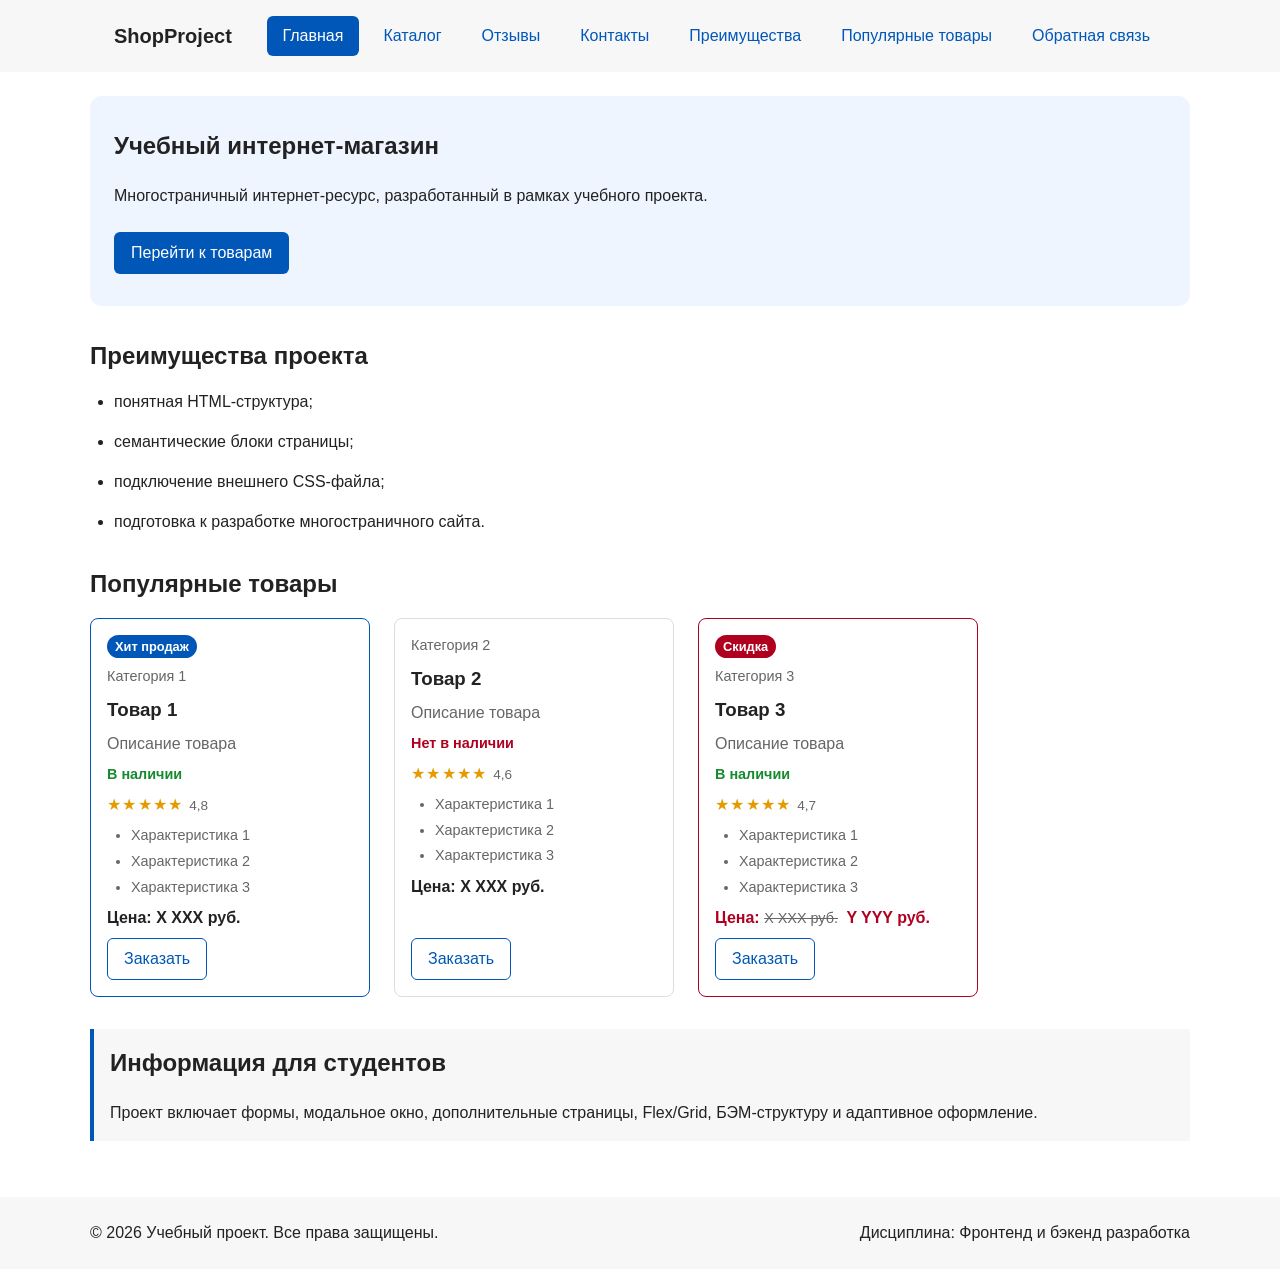
==== commit ede0d61a: "добывлены 4 доработки в рамках практической работы №8" ====
--- a/index.html
+++ b/index.html
@@ -16,6 +16,7 @@
       <ul class="site-nav__list">
         <li class="site-nav__item"><a class="site-nav__link site-nav__link--active" href="index.html" aria-current="page">Главная</a></li>
         <li class="site-nav__item"><a class="site-nav__link" href="catalog.html">Каталог</a></li>
+        <li class="site-nav__item"><a class="site-nav__link" href="reviews.html">Отзывы</a></li>
         <li class="site-nav__item"><a class="site-nav__link" href="contacts.html">Контакты</a></li>
         <li class="site-nav__item"><a class="site-nav__link" href="index.html#advantages">Преимущества</a></li>
         <li class="site-nav__item"><a class="site-nav__link" href="index.html#popular">Популярные товары</a></li>
@@ -29,11 +30,9 @@
   <section class="hero">
     <h1 class="hero__title">Учебный интернет-магазин</h1>
     <p class="hero__text">
-      Это стартовая страница учебного frontend-проекта.
-      В дальнейшем на её основе будет разработан многостраничный сайт
-      интернет-магазина или каталога услуг.
+      Многостраничный интернет-ресурс, разработанный в рамках учебного проекта.
     </p>
-    <a class="button button--primary hero__button" href="#popular">Перейти к товарам</a>
+    <a class="button button--primary hero__button" href="catalog.html">Перейти к товарам</a>
   </section>
 
   <section class="section advantages" id="advantages">
@@ -50,29 +49,58 @@
     <h2 class="section__title catalog-preview__title">Популярные товары</h2>
 
     <div class="products-grid catalog-preview__grid">
-      <article class="product-card product-card--featured catalog-preview__card">
+      <article class="product-card product-card--bestseller catalog-preview__card" data-category="category 1">
+        <span class="product-card__badge product-card__badge--bestseller">Хит продаж</span>
+        <p class="product-card__category">Категория 1</p>
         <h3 class="product-card__title">Товар 1</h3>
-        <p class="product-card__description">Краткое описание учебного товара.</p>
-        <p class="product-card__price">Цена: <span class="product-card__price-value">1000 руб.</span></p>
-        <button class="button button--primary product-card__button" type="button" data-product="Товар 1">
+        <p class="product-card__description">Описание товара</p>
+        <p class="product-card__availability">В наличии</p>
+        <p class="product-card__rating" aria-label="Рейтинг 4,8 из 5">★★★★★ <span>4,8</span></p>
+        <ul class="product-card__specs">
+          <li class="product-card__spec">Характеристика 1</li>
+          <li class="product-card__spec">Характеристика 2</li>
+          <li class="product-card__spec">Характеристика 3</li>
+        </ul>
+        <p class="product-card__price">Цена: <span class="product-card__price-value">X XXX руб.</span></p>
+        <button class="button button--secondary product-card__button" type="button" data-product="Товар 1">
           Заказать
         </button>
       </article>
 
-      <article class="product-card catalog-preview__card">
+      <article class="product-card catalog-preview__card" data-category="category 2">
+        <p class="product-card__category">Категория 2</p>
         <h3 class="product-card__title">Товар 2</h3>
-        <p class="product-card__description">Краткое описание учебного товара.</p>
-        <p class="product-card__price">Цена: <span class="product-card__price-value">1500 руб.</span></p>
-        <button class="button button--primary product-card__button" type="button" data-product="Товар 2">
+        <p class="product-card__description">Описание товара</p>
+        <p class="product-card__availability--out">Нет в наличии</p>
+        <p class="product-card__rating" aria-label="Рейтинг 4,6 из 5">★★★★★ <span>4,6</span></p>
+        <ul class="product-card__specs">
+          <li class="product-card__spec">Характеристика 1</li>
+          <li class="product-card__spec">Характеристика 2</li>
+          <li class="product-card__spec">Характеристика 3</li>
+        </ul>
+        <p class="product-card__price">Цена: <span class="product-card__price-value">Х ХХХ руб.</span></p>
+        <button class="button button--secondary product-card__button" type="button" data-product="Товар 2">
           Заказать
         </button>
       </article>
 
-      <article class="product-card catalog-preview__card">
+      <article class="product-card product-card--discount catalog-preview__card" data-category="category 3">
+        <span class="product-card__badge product-card__badge--discount">Скидка</span>
+        <p class="product-card__category">Категория 3</p>
         <h3 class="product-card__title">Товар 3</h3>
-        <p class="product-card__description">Краткое описание учебного товара.</p>
-        <p class="product-card__price">Цена: <span class="product-card__price-value">2000 руб.</span></p>
-        <button class="button button--primary product-card__button" type="button" data-product="Товар 3">
+        <p class="product-card__description">Описание товара</p>
+        <p class="product-card__availability">В наличии</p>
+        <p class="product-card__rating" aria-label="Рейтинг 4,7 из 5">★★★★★ <span>4,7</span></p>
+        <ul class="product-card__specs">
+          <li class="product-card__spec">Характеристика 1</li>
+          <li class="product-card__spec">Характеристика 2</li>
+          <li class="product-card__spec">Характеристика 3</li>
+        </ul>
+        <p class="product-card__price">
+          Цена: <span class="product-card__price-old">Х ХХХ руб.</span>
+          <span class="product-card__price-value">Y YYY руб.</span>
+        </p>
+        <button class="button button--secondary product-card__button" type="button" data-product="Товар 3">
           Заказать
         </button>
       </article>
--- a/css/style.css
+++ b/css/style.css
@@ -78,6 +78,11 @@
   text-align: center;
   text-decoration: none;
   cursor: pointer;
+  transition: background-color 0.2s ease, border-color 0.2s ease, color 0.2s ease, transform 0.1s ease;
+}
+
+.button:active {
+  transform: translateY(1px);
 }
 
 .button--primary {
@@ -99,6 +104,19 @@
 .button--secondary:hover {
   color: var(--color-white);
   background-color: var(--color-primary);
+}
+
+.button--filter {
+  color: var(--color-primary);
+  background-color: var(--color-white);
+  border-color: var(--color-border);
+}
+
+.button--filter:hover,
+.button--filter.catalog-filters__button--active {
+  color: var(--color-white);
+  background-color: var(--color-primary);
+  border-color: var(--color-primary);
 }
 
 .button:focus-visible {
@@ -221,8 +239,8 @@
 }
 
 .advantages__list {
-  display: grid;
-  grid-template-columns: repeat(auto-fit, minmax(220px, 1fr));
+  display: flex;
+  flex-direction: column;
   gap: var(--space-md);
   padding-left: var(--space-lg);
   margin: 0;
@@ -236,7 +254,7 @@
 
 .products-grid {
   display: grid;
-  grid-template-columns: repeat(auto-fit, minmax(240px, 1fr));
+  grid-template-columns: repeat(auto-fill, minmax(240px, 280px));
   gap: var(--space-lg);
 }
 
@@ -260,8 +278,74 @@
   border-color: var(--color-primary);
 }
 
+.product-card--bestseller {
+  border-color: var(--color-primary);
+}
+
 .product-card--discount {
   border-color: var(--color-danger);
+}
+
+.product-card__badge {
+  align-self: flex-start;
+  padding: 2px var(--space-sm);
+  border-radius: 999px;
+  color: var(--color-white);
+  font-size: 0.8rem;
+  font-weight: 700;
+}
+
+.product-card__badge--bestseller {
+  background-color: var(--color-primary);
+}
+
+.product-card__badge--discount {
+  background-color: var(--color-danger);
+}
+
+.product-card__category,
+.product-card__sku,
+.product-card__availability,
+.product-card__availability--out,
+.product-card__rating {
+  margin: 0;
+}
+
+.product-card__category,
+.product-card__sku {
+  color: var(--color-muted);
+  font-size: 0.9rem;
+}
+
+.product-card__availability {
+  color: var(--color-success);
+  font-size: 0.9rem;
+  font-weight: 700;
+}
+.product-card__availability--out {
+  color: var(--color-danger);
+  font-size: 0.9rem;
+  font-weight: 700;
+}
+
+.product-card__rating {
+  color: #e49b00;
+  letter-spacing: 0.08em;
+}
+
+.product-card__rating span {
+  color: var(--color-muted);
+  font-size: 0.85rem;
+  letter-spacing: normal;
+}
+
+.product-card__specs {
+  display: grid;
+  gap: var(--space-xs);
+  padding-left: var(--space-lg);
+  margin: 0;
+  color: var(--color-muted);
+  font-size: 0.9rem;
 }
 
 .product-card__title,
@@ -282,9 +366,49 @@
   color: var(--color-danger);
 }
 
+.product-card__price-old {
+  margin-right: var(--space-xs);
+  color: var(--color-muted);
+  font-size: 0.9rem;
+  font-weight: 400;
+  text-decoration: line-through;
+}
+
 .product-card__button {
   margin-top: auto;
   align-self: flex-start;
+}
+
+.catalog-intro__link {
+  display: inline-block;
+  margin-top: var(--space-sm);
+}
+
+.catalog-filters {
+  display: flex;
+  flex-wrap: wrap;
+  gap: var(--space-sm);
+  margin-bottom: var(--space-lg);
+}
+
+.category-page {
+  padding: var(--space-xl);
+  border: 1px solid var(--color-border);
+  border-radius: var(--radius-md);
+  background-color: var(--color-surface);
+}
+
+.category-reviews {
+  margin: var(--space-lg) 0;
+  padding: var(--space-lg);
+  border: 1px dashed var(--color-border);
+  border-radius: var(--radius-md);
+  background-color: var(--color-bg);
+}
+
+.category-reviews__empty {
+  margin: 0;
+  color: var(--color-muted);
 }
 
 .aside-info {
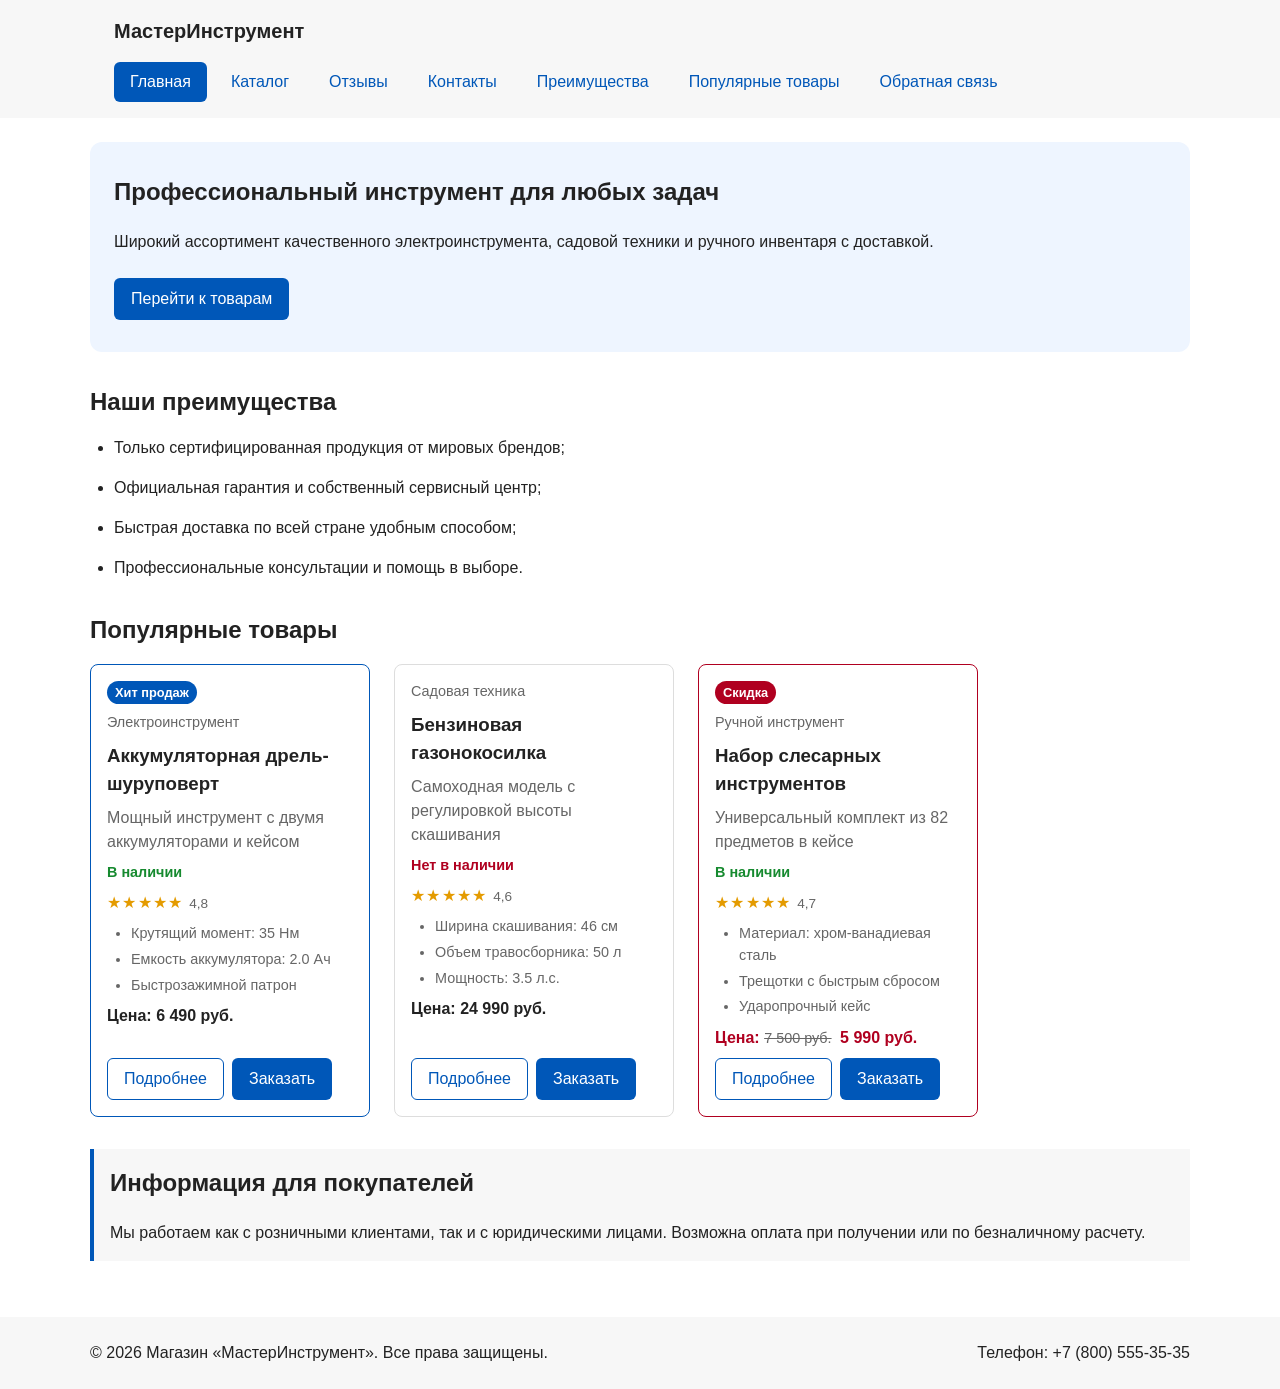
==== commit 4018c56f: "подробная карточка товара" ====
--- a/index.html
+++ b/index.html
@@ -3,15 +3,15 @@
 <head>
   <meta charset="UTF-8">
   <meta name="viewport" content="width=device-width, initial-scale=1.0">
-  <meta name="description" content="Главная страница учебного интернет-магазина.">
-  <title>Учебный интернет-магазин</title>
+  <meta name="description" content="Главная страница магазина инструмента и оборудования.">
+  <title>Магазин МастерИнструмент</title>
   <link rel="stylesheet" href="css/style.css">
   <script src="js/main.js" defer></script>
 </head>
 <body>
 <header class="site-header">
   <div class="site-header__inner">
-    <a class="site-header__logo" href="index.html">ShopProject</a>
+    <a class="site-header__logo" href="index.html">МастерИнструмент</a>
     <nav class="site-nav" aria-label="Основная навигация">
       <ul class="site-nav__list">
         <li class="site-nav__item"><a class="site-nav__link site-nav__link--active" href="index.html" aria-current="page">Главная</a></li>
@@ -28,20 +28,20 @@
 
 <main class="main-content">
   <section class="hero">
-    <h1 class="hero__title">Учебный интернет-магазин</h1>
+    <h1 class="hero__title">Профессиональный инструмент для любых задач</h1>
     <p class="hero__text">
-      Многостраничный интернет-ресурс, разработанный в рамках учебного проекта.
+      Широкий ассортимент качественного электроинструмента, садовой техники и ручного инвентаря с доставкой.
     </p>
     <a class="button button--primary hero__button" href="catalog.html">Перейти к товарам</a>
   </section>
 
   <section class="section advantages" id="advantages">
-    <h2 class="section__title advantages__title">Преимущества проекта</h2>
+    <h2 class="section__title advantages__title">Наши преимущества</h2>
     <ul class="advantages__list">
-      <li class="advantages__item">понятная HTML-структура;</li>
-      <li class="advantages__item">семантические блоки страницы;</li>
-      <li class="advantages__item">подключение внешнего CSS-файла;</li>
-      <li class="advantages__item">подготовка к разработке многостраничного сайта.</li>
+      <li class="advantages__item">Только сертифицированная продукция от мировых брендов;</li>
+      <li class="advantages__item">Официальная гарантия и собственный сервисный центр;</li>
+      <li class="advantages__item">Быстрая доставка по всей стране удобным способом;</li>
+      <li class="advantages__item">Профессиональные консультации и помощь в выборе.</li>
     </ul>
   </section>
 
@@ -49,77 +49,85 @@
     <h2 class="section__title catalog-preview__title">Популярные товары</h2>
 
     <div class="products-grid catalog-preview__grid">
-      <article class="product-card product-card--bestseller catalog-preview__card" data-category="category 1">
+      <article class="product-card product-card--bestseller catalog-preview__card" data-category="Электроинструмент">
         <span class="product-card__badge product-card__badge--bestseller">Хит продаж</span>
-        <p class="product-card__category">Категория 1</p>
-        <h3 class="product-card__title">Товар 1</h3>
-        <p class="product-card__description">Описание товара</p>
+        <p class="product-card__category">Электроинструмент</p>
+        <h3 class="product-card__title">Аккумуляторная дрель-шуруповерт</h3>
+        <p class="product-card__description">Мощный инструмент с двумя аккумуляторами и кейсом</p>
         <p class="product-card__availability">В наличии</p>
         <p class="product-card__rating" aria-label="Рейтинг 4,8 из 5">★★★★★ <span>4,8</span></p>
         <ul class="product-card__specs">
-          <li class="product-card__spec">Характеристика 1</li>
-          <li class="product-card__spec">Характеристика 2</li>
-          <li class="product-card__spec">Характеристика 3</li>
+          <li class="product-card__spec">Крутящий момент: 35 Нм</li>
+          <li class="product-card__spec">Емкость аккумулятора: 2.0 Ач</li>
+          <li class="product-card__spec">Быстрозажимной патрон</li>
         </ul>
-        <p class="product-card__price">Цена: <span class="product-card__price-value">X XXX руб.</span></p>
-        <button class="button button--secondary product-card__button" type="button" data-product="Товар 1">
-          Заказать
-        </button>
+        <p class="product-card__price">Цена: <span class="product-card__price-value">6 490 руб.</span></p>
+        <div class="product-card__actions" style="display: flex; gap: 8px; margin-top: auto;">
+          <button class="button button--secondary product-card__button detail-btn" type="button" data-title="Аккумуляторная дрель-шуруповерт" data-desc="Надежный помощник для сборки мебели, сверления отверстий и закручивания крепежа. В комплекте два литий-ионных аккумулятора, зарядное устройство и прочный пластиковый кейс." data-price="6 490 руб.">Подробнее</button>
+          <button class="button button--primary product-card__button" type="button" data-product="Аккумуляторная дрель-шуруповерт">
+            Заказать
+          </button>
+        </div>
       </article>
 
-      <article class="product-card catalog-preview__card" data-category="category 2">
-        <p class="product-card__category">Категория 2</p>
-        <h3 class="product-card__title">Товар 2</h3>
-        <p class="product-card__description">Описание товара</p>
+      <article class="product-card catalog-preview__card" data-category="Садовая техника">
+        <p class="product-card__category">Садовая техника</p>
+        <h3 class="product-card__title">Бензиновая газонокосилка</h3>
+        <p class="product-card__description">Самоходная модель с регулировкой высоты скашивания</p>
         <p class="product-card__availability--out">Нет в наличии</p>
         <p class="product-card__rating" aria-label="Рейтинг 4,6 из 5">★★★★★ <span>4,6</span></p>
         <ul class="product-card__specs">
-          <li class="product-card__spec">Характеристика 1</li>
-          <li class="product-card__spec">Характеристика 2</li>
-          <li class="product-card__spec">Характеристика 3</li>
+          <li class="product-card__spec">Ширина скашивания: 46 см</li>
+          <li class="product-card__spec">Объем травосборника: 50 л</li>
+          <li class="product-card__spec">Мощность: 3.5 л.с.</li>
         </ul>
-        <p class="product-card__price">Цена: <span class="product-card__price-value">Х ХХХ руб.</span></p>
-        <button class="button button--secondary product-card__button" type="button" data-product="Товар 2">
-          Заказать
-        </button>
+        <p class="product-card__price">Цена: <span class="product-card__price-value">24 990 руб.</span></p>
+        <div class="product-card__actions" style="display: flex; gap: 8px; margin-top: auto;">
+          <button class="button button--secondary product-card__button detail-btn" type="button" data-title="Бензиновая газонокосилка" data-desc="Высокопроизводительная самоходная газонокосилка для ухода за большими участками. Оснащена вместительным травосборником и функцией мульчирования." data-price="24 990 руб.">Подробнее</button>
+          <button class="button button--primary product-card__button" type="button" data-product="Бензиновая газонокосилка">
+            Заказать
+          </button>
+        </div>
       </article>
 
-      <article class="product-card product-card--discount catalog-preview__card" data-category="category 3">
+      <article class="product-card product-card--discount catalog-preview__card" data-category="Ручной инструмент">
         <span class="product-card__badge product-card__badge--discount">Скидка</span>
-        <p class="product-card__category">Категория 3</p>
-        <h3 class="product-card__title">Товар 3</h3>
-        <p class="product-card__description">Описание товара</p>
+        <p class="product-card__category">Ручной инструмент</p>
+        <h3 class="product-card__title">Набор слесарных инструментов</h3>
+        <p class="product-card__description">Универсальный комплект из 82 предметов в кейсе</p>
         <p class="product-card__availability">В наличии</p>
         <p class="product-card__rating" aria-label="Рейтинг 4,7 из 5">★★★★★ <span>4,7</span></p>
         <ul class="product-card__specs">
-          <li class="product-card__spec">Характеристика 1</li>
-          <li class="product-card__spec">Характеристика 2</li>
-          <li class="product-card__spec">Характеристика 3</li>
+          <li class="product-card__spec">Материал: хром-ванадиевая сталь</li>
+          <li class="product-card__spec">Трещотки с быстрым сбросом</li>
+          <li class="product-card__spec">Ударопрочный кейс</li>
         </ul>
         <p class="product-card__price">
-          Цена: <span class="product-card__price-old">Х ХХХ руб.</span>
-          <span class="product-card__price-value">Y YYY руб.</span>
+          Цена: <span class="product-card__price-old">7 500 руб.</span>
+          <span class="product-card__price-value">5 990 руб.</span>
         </p>
-        <button class="button button--secondary product-card__button" type="button" data-product="Товар 3">
-          Заказать
-        </button>
+        <div class="product-card__actions" style="display: flex; gap: 8px; margin-top: auto;">
+          <button class="button button--secondary product-card__button detail-btn" type="button" data-title="Набор слесарных инструментов" data-desc="Профессиональный набор инструментов для авторемонта и домашних работ. Все элементы выполнены из прочной легированной стали и устойчивы к коррозии." data-price="5 990 руб.">Подробнее</button>
+          <button class="button button--primary product-card__button" type="button" data-product="Набор слесарных инструментов">
+            Заказать
+          </button>
+        </div>
       </article>
     </div>
   </section>
 
   <aside class="aside-info">
-    <h2 class="aside-info__title">Информация для студентов</h2>
+    <h2 class="aside-info__title">Информация для покупателей</h2>
     <p class="aside-info__text">
-      Проект включает формы, модальное окно, дополнительные страницы,
-      Flex/Grid, БЭМ-структуру и адаптивное оформление.
+      Мы работаем как с розничными клиентами, так и с юридическими лицами. Возможна оплата при получении или по безналичному расчету.
     </p>
   </aside>
 </main>
 
 <footer class="site-footer" id="contacts">
   <div class="site-footer__content">
-    <p class="site-footer__text">&copy; 2026 Учебный проект. Все права защищены.</p>
-    <p class="site-footer__text">Дисциплина: Фронтенд и бэкенд разработка</p>
+    <p class="site-footer__text">&copy; 2026 Магазин «МастерИнструмент». Все права защищены.</p>
+    <p class="site-footer__text">Телефон: +7 (800) 555-35-35</p>
   </div>
 </footer>
 
@@ -222,8 +230,24 @@
   </form>
 </dialog>
 
+<dialog class="order-dialog" id="detail-dialog" aria-labelledby="detail-dialog-title">
+  <h2 class="order-dialog__title" id="detail-dialog-title">Описание товара</h2>
+  <div style="margin-bottom: var(--space-lg);">
+    <h3 id="detail-title" style="margin-top: 0; color: var(--color-primary);"></h3>
+    <p id="detail-desc" style="color: var(--color-muted);"></p>
+    <p style="font-weight: 700; font-size: 1.1rem;">Цена: <span id="detail-price"></span></p>
+  </div>
+  <div class="order-form__actions">
+    <button type="button" class="button button--secondary order-form__button" id="close-detail-dialog">Закрыть</button>
+  </div>
+</dialog>
+
 <p class="success-message" id="success-message" hidden>
   Форма успешно отправлена!
 </p>
+
+<button class="scroll-top" id="scroll-top-btn" aria-label="Прокрутить наверх" hidden>
+  ↑
+</button>
 </body>
 </html>
--- a/css/style.css
+++ b/css/style.css
@@ -618,3 +618,32 @@
     width: 100%;
   }
 }
+
+/* ===============================
+   Кнопка «Наверх»
+   =============================== */
+.scroll-top {
+  position: fixed;
+  right: 20px;
+  bottom: 20px;
+  z-index: 999;
+  display: flex;
+  align-items: center;
+  justify-content: center;
+  padding: 10px 14px;
+  background-color: var(--color-primary);
+  color: var(--color-white);
+  border: none;
+  border-radius: var(--radius-md);
+  cursor: pointer;
+  box-shadow: 0 4px 12px rgba(0, 0, 0, 0.15);
+  transition: background-color 0.2s ease, transform 0.2s ease, opacity 0.2s ease;
+}
+
+.scroll-top:hover {
+  background-color: var(--color-primary-dark);
+}
+
+.scroll-top:active {
+  transform: translateY(1px);
+}
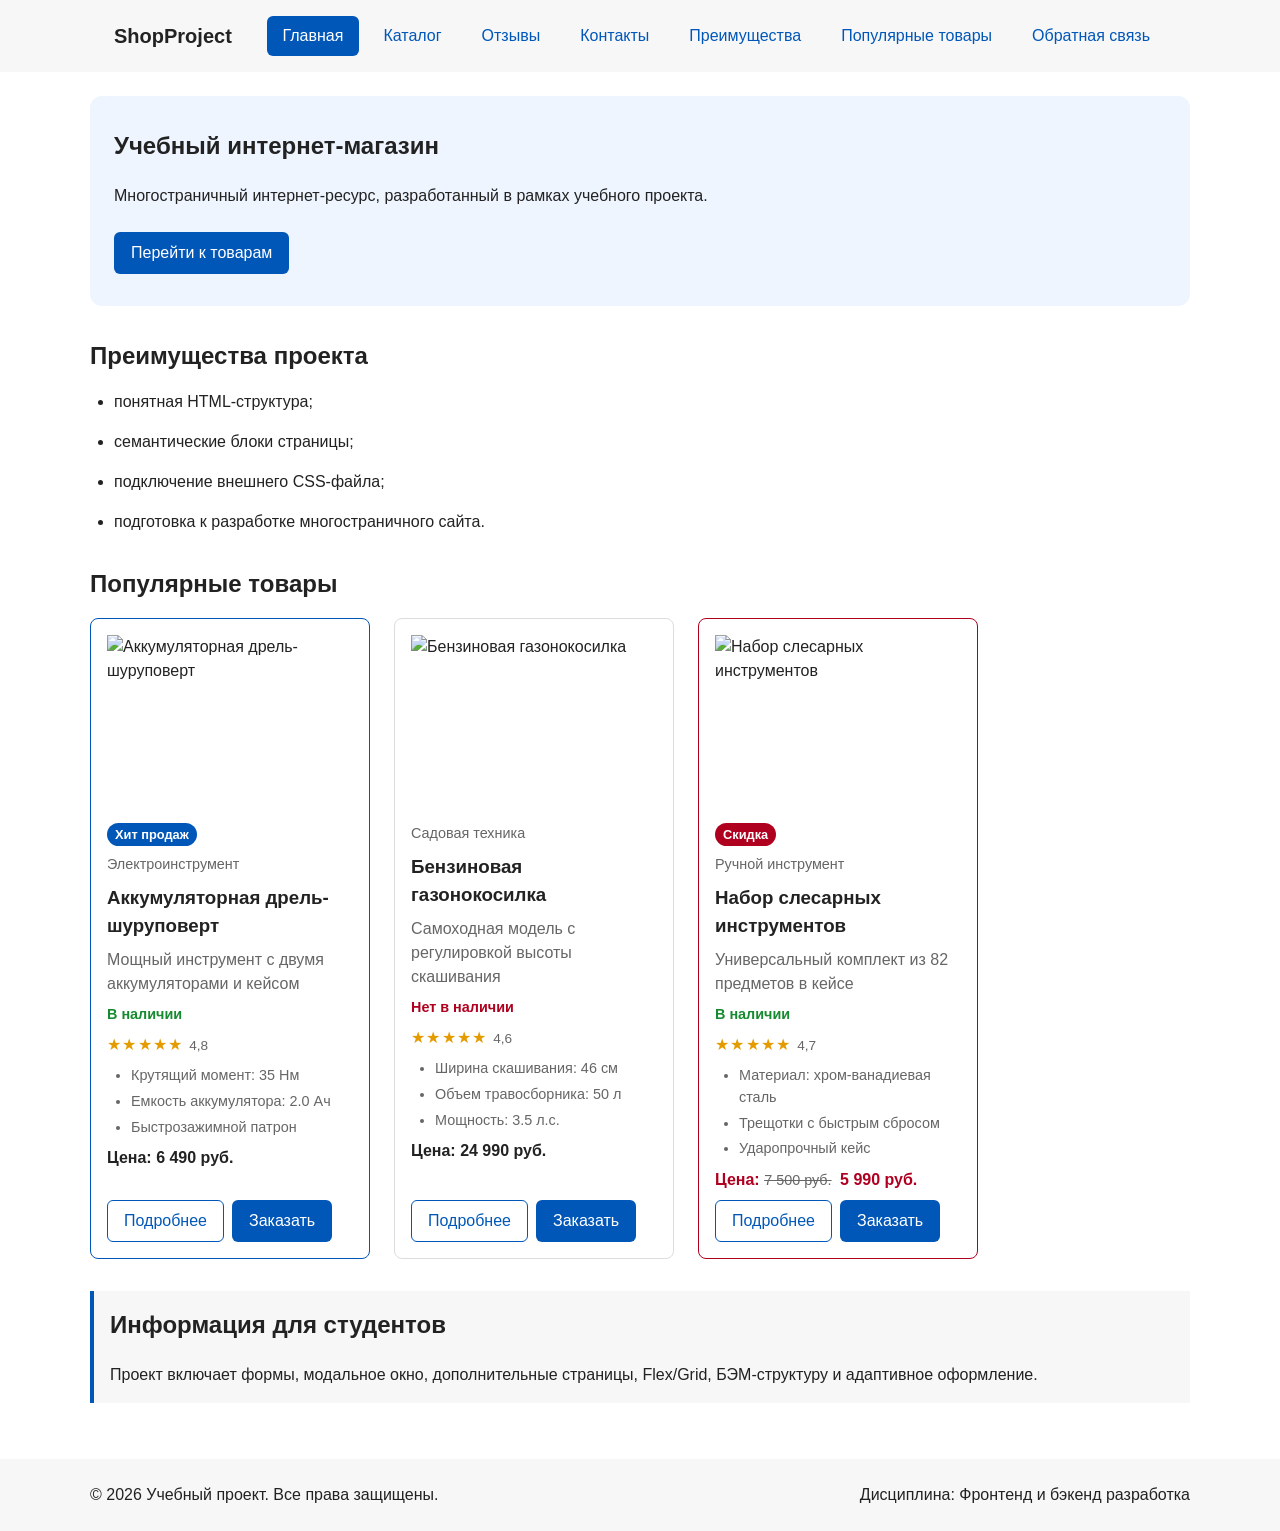
==== commit f0db2a05: "доработаны карточки товаров, добавлен блок отзывов" ====
--- a/index.html
+++ b/index.html
@@ -3,15 +3,15 @@
 <head>
   <meta charset="UTF-8">
   <meta name="viewport" content="width=device-width, initial-scale=1.0">
-  <meta name="description" content="Главная страница магазина инструмента и оборудования.">
-  <title>Магазин МастерИнструмент</title>
+  <meta name="description" content="Главная страница учебного интернет-магазина.">
+  <title>Учебный интернет-магазин</title>
   <link rel="stylesheet" href="css/style.css">
   <script src="js/main.js" defer></script>
 </head>
 <body>
 <header class="site-header">
   <div class="site-header__inner">
-    <a class="site-header__logo" href="index.html">МастерИнструмент</a>
+    <a class="site-header__logo" href="index.html">ShopProject</a>
     <nav class="site-nav" aria-label="Основная навигация">
       <ul class="site-nav__list">
         <li class="site-nav__item"><a class="site-nav__link site-nav__link--active" href="index.html" aria-current="page">Главная</a></li>
@@ -28,20 +28,20 @@
 
 <main class="main-content">
   <section class="hero">
-    <h1 class="hero__title">Профессиональный инструмент для любых задач</h1>
+    <h1 class="hero__title">Учебный интернет-магазин</h1>
     <p class="hero__text">
-      Широкий ассортимент качественного электроинструмента, садовой техники и ручного инвентаря с доставкой.
+      Многостраничный интернет-ресурс, разработанный в рамках учебного проекта.
     </p>
     <a class="button button--primary hero__button" href="catalog.html">Перейти к товарам</a>
   </section>
 
   <section class="section advantages" id="advantages">
-    <h2 class="section__title advantages__title">Наши преимущества</h2>
+    <h2 class="section__title advantages__title">Преимущества проекта</h2>
     <ul class="advantages__list">
-      <li class="advantages__item">Только сертифицированная продукция от мировых брендов;</li>
-      <li class="advantages__item">Официальная гарантия и собственный сервисный центр;</li>
-      <li class="advantages__item">Быстрая доставка по всей стране удобным способом;</li>
-      <li class="advantages__item">Профессиональные консультации и помощь в выборе.</li>
+      <li class="advantages__item">понятная HTML-структура;</li>
+      <li class="advantages__item">семантические блоки страницы;</li>
+      <li class="advantages__item">подключение внешнего CSS-файла;</li>
+      <li class="advantages__item">подготовка к разработке многостраничного сайта.</li>
     </ul>
   </section>
 
@@ -50,6 +50,7 @@
 
     <div class="products-grid catalog-preview__grid">
       <article class="product-card product-card--bestseller catalog-preview__card" data-category="Электроинструмент">
+        <img class="product-card__image" src="https://avatars.mds.yandex.net/i?id=2982fcd7626effe9a4617c14ace864bdcca2f678-5858040-images-thumbs&n=13" alt="Аккумуляторная дрель-шуруповерт" width="240" height="180">
         <span class="product-card__badge product-card__badge--bestseller">Хит продаж</span>
         <p class="product-card__category">Электроинструмент</p>
         <h3 class="product-card__title">Аккумуляторная дрель-шуруповерт</h3>
@@ -64,13 +65,14 @@
         <p class="product-card__price">Цена: <span class="product-card__price-value">6 490 руб.</span></p>
         <div class="product-card__actions" style="display: flex; gap: 8px; margin-top: auto;">
           <button class="button button--secondary product-card__button detail-btn" type="button" data-title="Аккумуляторная дрель-шуруповерт" data-desc="Надежный помощник для сборки мебели, сверления отверстий и закручивания крепежа. В комплекте два литий-ионных аккумулятора, зарядное устройство и прочный пластиковый кейс." data-price="6 490 руб.">Подробнее</button>
-          <button class="button button--primary product-card__button" type="button" data-product="Аккумуляторная дрель-шуруповерт">
+          <button class="button button--primary product-card__button order-btn" type="button" data-product="Аккумуляторная дрель-шуруповерт">
             Заказать
           </button>
         </div>
       </article>
 
       <article class="product-card catalog-preview__card" data-category="Садовая техника">
+        <img class="product-card__image" src="https://avatars.mds.yandex.net/i?id=87173ebf83e35363c8de2919709b0b04bd789d1c-10926796-images-thumbs&n=13" alt="Бензиновая газонокосилка" width="240" height="180">
         <p class="product-card__category">Садовая техника</p>
         <h3 class="product-card__title">Бензиновая газонокосилка</h3>
         <p class="product-card__description">Самоходная модель с регулировкой высоты скашивания</p>
@@ -84,13 +86,14 @@
         <p class="product-card__price">Цена: <span class="product-card__price-value">24 990 руб.</span></p>
         <div class="product-card__actions" style="display: flex; gap: 8px; margin-top: auto;">
           <button class="button button--secondary product-card__button detail-btn" type="button" data-title="Бензиновая газонокосилка" data-desc="Высокопроизводительная самоходная газонокосилка для ухода за большими участками. Оснащена вместительным травосборником и функцией мульчирования." data-price="24 990 руб.">Подробнее</button>
-          <button class="button button--primary product-card__button" type="button" data-product="Бензиновая газонокосилка">
+          <button class="button button--primary product-card__button order-btn" type="button" data-product="Бензиновая газонокосилка">
             Заказать
           </button>
         </div>
       </article>
 
       <article class="product-card product-card--discount catalog-preview__card" data-category="Ручной инструмент">
+        <img class="product-card__image" src="https://cdn.vseinstrumenti.ru/images/goods/ruchnoj-instrument/nabory-ruchnogo-instrumenta/1065872/560x504/180822179.jpg" alt="Набор слесарных инструментов" width="240" height="180">
         <span class="product-card__badge product-card__badge--discount">Скидка</span>
         <p class="product-card__category">Ручной инструмент</p>
         <h3 class="product-card__title">Набор слесарных инструментов</h3>
@@ -108,7 +111,7 @@
         </p>
         <div class="product-card__actions" style="display: flex; gap: 8px; margin-top: auto;">
           <button class="button button--secondary product-card__button detail-btn" type="button" data-title="Набор слесарных инструментов" data-desc="Профессиональный набор инструментов для авторемонта и домашних работ. Все элементы выполнены из прочной легированной стали и устойчивы к коррозии." data-price="5 990 руб.">Подробнее</button>
-          <button class="button button--primary product-card__button" type="button" data-product="Набор слесарных инструментов">
+          <button class="button button--primary product-card__button order-btn" type="button" data-product="Набор слесарных инструментов">
             Заказать
           </button>
         </div>
@@ -117,17 +120,18 @@
   </section>
 
   <aside class="aside-info">
-    <h2 class="aside-info__title">Информация для покупателей</h2>
+    <h2 class="aside-info__title">Информация для студентов</h2>
     <p class="aside-info__text">
-      Мы работаем как с розничными клиентами, так и с юридическими лицами. Возможна оплата при получении или по безналичному расчету.
+      Проект включает формы, модальное окно, дополнительные страницы,
+      Flex/Grid, БЭМ-структуру и адаптивное оформление.
     </p>
   </aside>
 </main>
 
 <footer class="site-footer" id="contacts">
   <div class="site-footer__content">
-    <p class="site-footer__text">&copy; 2026 Магазин «МастерИнструмент». Все права защищены.</p>
-    <p class="site-footer__text">Телефон: +7 (800) 555-35-35</p>
+    <p class="site-footer__text">&copy; 2026 Учебный проект. Все права защищены.</p>
+    <p class="site-footer__text">Дисциплина: Фронтенд и бэкенд разработка</p>
   </div>
 </footer>
 
@@ -230,9 +234,11 @@
   </form>
 </dialog>
 
+<!-- Модальное окно подробного описания товара -->
 <dialog class="order-dialog" id="detail-dialog" aria-labelledby="detail-dialog-title">
   <h2 class="order-dialog__title" id="detail-dialog-title">Описание товара</h2>
-  <div style="margin-bottom: var(--space-lg);">
+  <div style="margin-bottom: var(--space-lg); display: flex; flex-direction: column; gap: 12px;">
+    <img id="detail-img" src="" alt="" style="width: 100%; height: 220px; object-fit: contain; background-color: var(--color-surface); border-radius: var(--radius-sm); padding: 8px;">
     <h3 id="detail-title" style="margin-top: 0; color: var(--color-primary);"></h3>
     <p id="detail-desc" style="color: var(--color-muted);"></p>
     <p style="font-weight: 700; font-size: 1.1rem;">Цена: <span id="detail-price"></span></p>
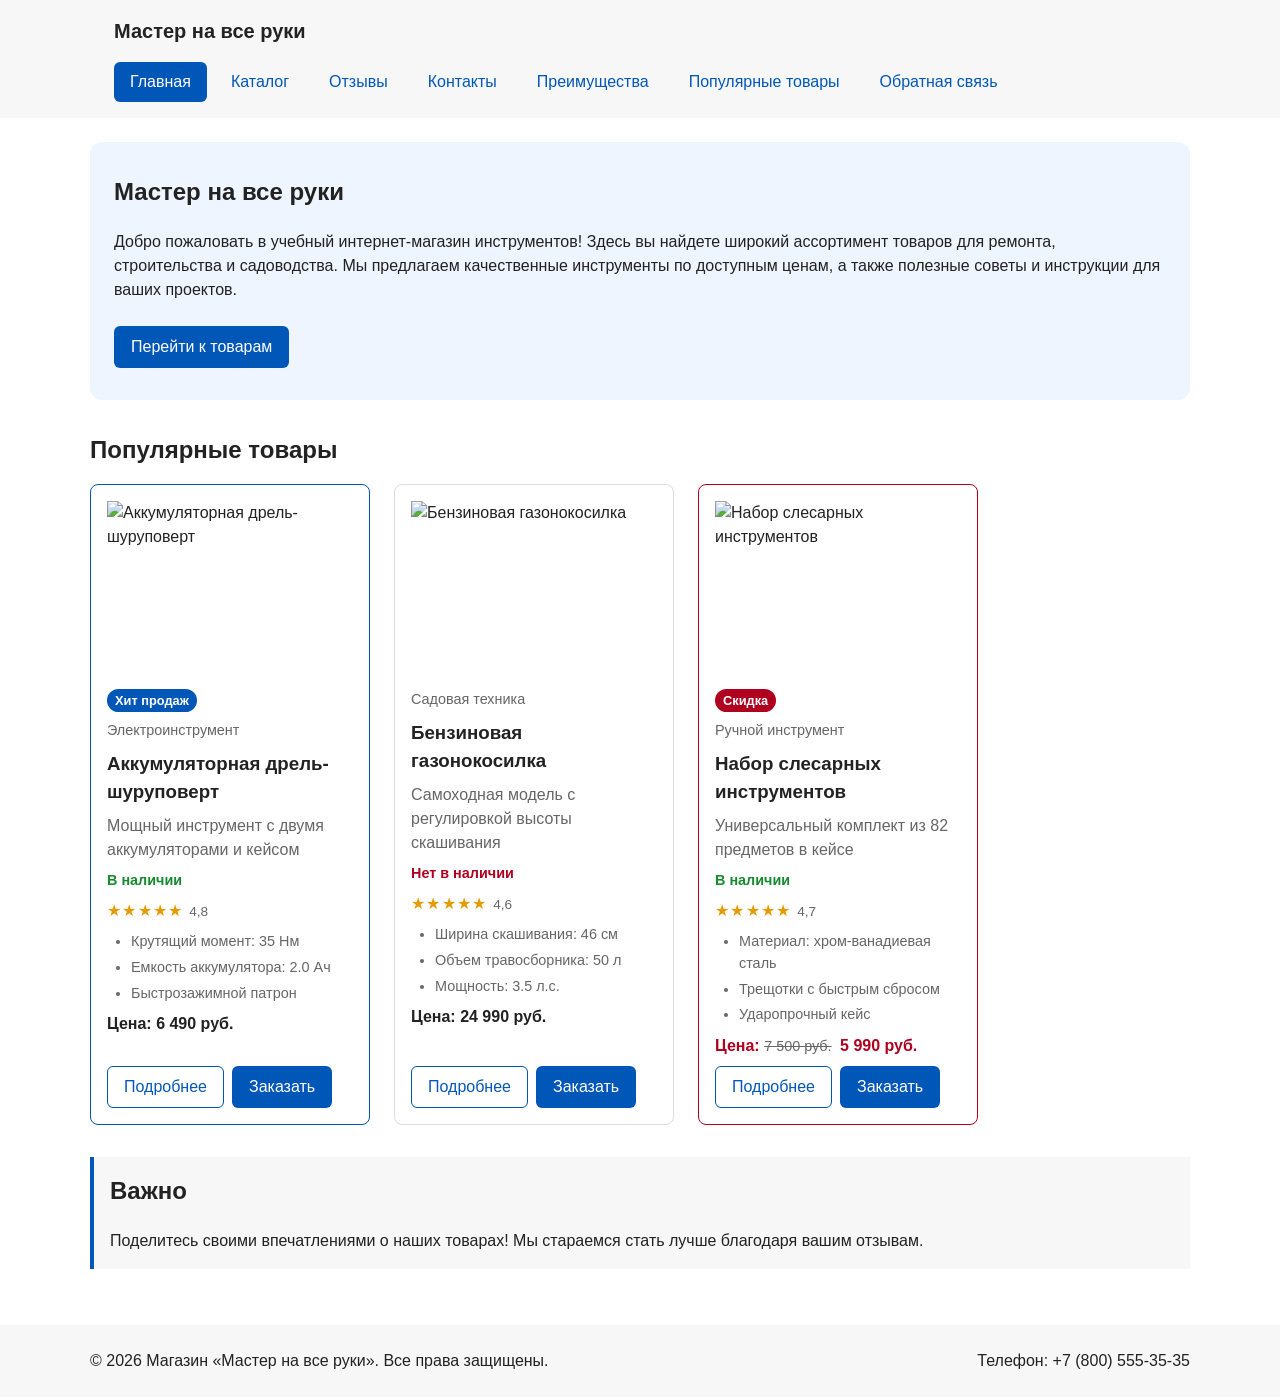
==== commit 1e3bd04f: "доработки в рамках кр 2" ====
--- a/index.html
+++ b/index.html
@@ -4,14 +4,14 @@
   <meta charset="UTF-8">
   <meta name="viewport" content="width=device-width, initial-scale=1.0">
   <meta name="description" content="Главная страница учебного интернет-магазина.">
-  <title>Учебный интернет-магазин</title>
+  <title>Главная — Мастер на все руки</title>
   <link rel="stylesheet" href="css/style.css">
   <script src="js/main.js" defer></script>
 </head>
 <body>
 <header class="site-header">
   <div class="site-header__inner">
-    <a class="site-header__logo" href="index.html">ShopProject</a>
+    <a class="site-header__logo" href="index.html">Мастер на все руки</a>
     <nav class="site-nav" aria-label="Основная навигация">
       <ul class="site-nav__list">
         <li class="site-nav__item"><a class="site-nav__link site-nav__link--active" href="index.html" aria-current="page">Главная</a></li>
@@ -28,21 +28,11 @@
 
 <main class="main-content">
   <section class="hero">
-    <h1 class="hero__title">Учебный интернет-магазин</h1>
+    <h1 class="hero__title">Мастер на все руки</h1>
     <p class="hero__text">
-      Многостраничный интернет-ресурс, разработанный в рамках учебного проекта.
+      Добро пожаловать в учебный интернет-магазин инструментов! Здесь вы найдете широкий ассортимент товаров для ремонта, строительства и садоводства. Мы предлагаем качественные инструменты по доступным ценам, а также полезные советы и инструкции для ваших проектов.
     </p>
     <a class="button button--primary hero__button" href="catalog.html">Перейти к товарам</a>
-  </section>
-
-  <section class="section advantages" id="advantages">
-    <h2 class="section__title advantages__title">Преимущества проекта</h2>
-    <ul class="advantages__list">
-      <li class="advantages__item">понятная HTML-структура;</li>
-      <li class="advantages__item">семантические блоки страницы;</li>
-      <li class="advantages__item">подключение внешнего CSS-файла;</li>
-      <li class="advantages__item">подготовка к разработке многостраничного сайта.</li>
-    </ul>
   </section>
 
   <section class="section catalog-preview" id="popular">
@@ -120,20 +110,19 @@
   </section>
 
   <aside class="aside-info">
-    <h2 class="aside-info__title">Информация для студентов</h2>
+    <h2 class="aside-info__title">Важно</h2>
     <p class="aside-info__text">
-      Проект включает формы, модальное окно, дополнительные страницы,
-      Flex/Grid, БЭМ-структуру и адаптивное оформление.
+      Поделитесь своими впечатлениями о наших товарах! Мы стараемся стать лучше благодаря вашим отзывам.
     </p>
   </aside>
 </main>
 
-<footer class="site-footer" id="contacts">
-  <div class="site-footer__content">
-    <p class="site-footer__text">&copy; 2026 Учебный проект. Все права защищены.</p>
-    <p class="site-footer__text">Дисциплина: Фронтенд и бэкенд разработка</p>
-  </div>
-</footer>
+<footer class="site-footer">
+    <div class="site-footer__content">
+      <p class="site-footer__text">&copy; 2026 Магазин «Мастер на все руки». Все права защищены.</p>
+      <p class="site-footer__text">Телефон: +7 (800) 555-35-35</p>
+    </div>
+  </footer>
 
 <dialog class="order-dialog" id="order-dialog" aria-labelledby="order-dialog-title">
   <h2 class="order-dialog__title" id="order-dialog-title">Оформление заявки</h2>
@@ -235,16 +224,20 @@
 </dialog>
 
 <!-- Модальное окно подробного описания товара -->
-<dialog class="order-dialog" id="detail-dialog" aria-labelledby="detail-dialog-title">
-  <h2 class="order-dialog__title" id="detail-dialog-title">Описание товара</h2>
-  <div style="margin-bottom: var(--space-lg); display: flex; flex-direction: column; gap: 12px;">
-    <img id="detail-img" src="" alt="" style="width: 100%; height: 220px; object-fit: contain; background-color: var(--color-surface); border-radius: var(--radius-sm); padding: 8px;">
-    <h3 id="detail-title" style="margin-top: 0; color: var(--color-primary);"></h3>
-    <p id="detail-desc" style="color: var(--color-muted);"></p>
-    <p style="font-weight: 700; font-size: 1.1rem;">Цена: <span id="detail-price"></span></p>
-  </div>
-  <div class="order-form__actions">
-    <button type="button" class="button button--secondary order-form__button" id="close-detail-dialog">Закрыть</button>
+<dialog class="order-dialog detail-dialog" id="detail-dialog" aria-labelledby="detail-title">
+  <div class="detail-dialog__layout">
+    <img class="detail-dialog__image" id="detail-img" src="" alt="">
+    <section class="detail-dialog__content" aria-label="Информация о товаре">
+      <h2 class="order-dialog__title detail-dialog__title" id="detail-title"></h2>
+      <p class="detail-dialog__price">Цена: <span id="detail-price"></span></p>
+      <h3 class="detail-dialog__section-title">Описание</h3>
+      <p class="detail-dialog__description" id="detail-desc"></p>
+      <h3 class="detail-dialog__section-title">Характеристики</h3>
+      <ul class="detail-dialog__specs" id="detail-specs"></ul>
+      <div class="order-form__actions">
+        <button type="button" class="button button--secondary order-form__button" id="close-detail-dialog">Закрыть</button>
+      </div>
+    </section>
   </div>
 </dialog>
 
--- a/css/style.css
+++ b/css/style.css
@@ -461,6 +461,89 @@
   background-color: rgba(0, 0, 0, 0.5);
 }
 
+.detail-dialog {
+  width: min(100% - 32px, 1000px);
+  max-width: 1000px;
+}
+
+.detail-dialog__close,
+.order-dialog__close {
+  display: block;
+  width: 40px;
+  height: 40px;
+  margin: -12px -12px var(--space-sm) auto;
+  padding: 0;
+  border: 0;
+  border-radius: 50%;
+  background: transparent;
+  color: var(--color-text);
+  font: inherit;
+  font-size: 30px;
+  line-height: 1;
+  cursor: pointer;
+}
+
+.detail-dialog__close:hover,
+.order-dialog__close:hover {
+  background-color: var(--color-surface);
+}
+
+.detail-dialog__close:focus-visible,
+.order-dialog__close:focus-visible {
+  outline: 2px solid var(--color-primary);
+  outline-offset: 2px;
+}
+
+.detail-dialog__layout {
+  display: grid;
+  grid-template-columns: minmax(0, 1fr) minmax(0, 1fr);
+  gap: var(--space-xl);
+  align-items: start;
+}
+
+.detail-dialog__image {
+  width: 100%;
+  height: 440px;
+  object-fit: contain;
+  background-color: var(--color-surface);
+  border-radius: var(--radius-sm);
+  padding: 8px;
+}
+
+.detail-dialog__content {
+  min-width: 0;
+}
+
+.detail-dialog__title {
+  margin-bottom: var(--space-md);
+}
+
+.detail-dialog__price {
+  margin: 0 0 var(--space-lg);
+  font-size: 1.1rem;
+  font-weight: 700;
+}
+
+.detail-dialog__section-title {
+  margin: 0 0 var(--space-sm);
+}
+
+.detail-dialog__description {
+  margin: 0 0 var(--space-lg);
+  color: var(--color-muted);
+}
+
+.detail-dialog__specs {
+  margin: 0;
+  padding: 0;
+  list-style: none;
+}
+
+.detail-dialog__specs li {
+  padding: var(--space-sm);
+  border-bottom: 1px solid var(--color-border);
+}
+
 .order-dialog__title {
   margin: 0 0 var(--space-lg);
   color: #111111;
@@ -595,6 +678,15 @@
     padding: 22px 18px;
   }
 
+  .detail-dialog__layout {
+    grid-template-columns: minmax(0, 1fr);
+    gap: var(--space-lg);
+  }
+
+  .detail-dialog__image {
+    height: 260px;
+  }
+
   .order-dialog__title {
     font-size: 26px;
   }
